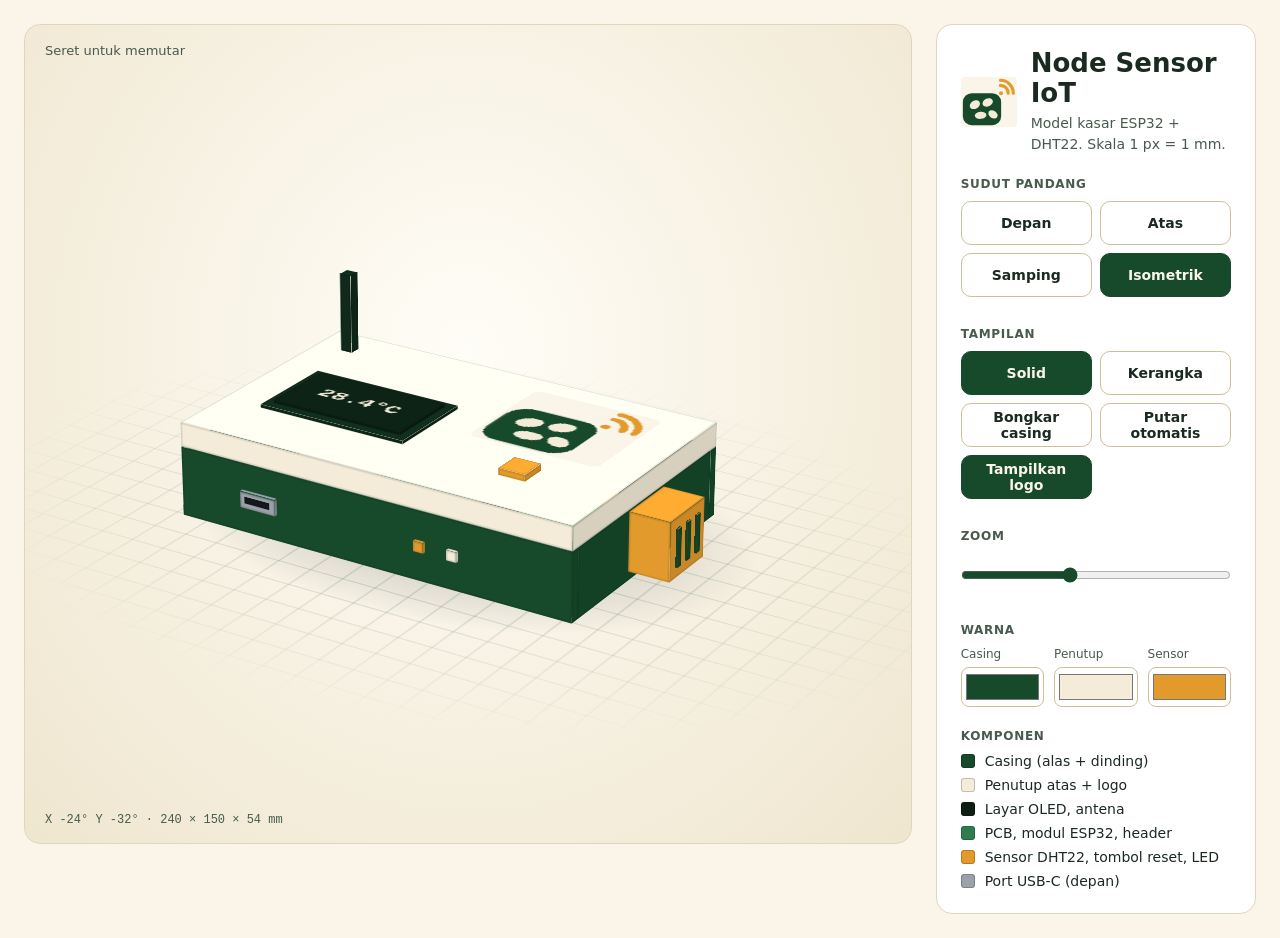
==== model-3d-iot.html @ 88e57416 "Tambah halaman Model 3D node sensor IoT" ====
<!doctype html>
<html lang="id">
<head>
<meta charset="utf-8">
<meta name="viewport" content="width=device-width,initial-scale=1">
<title>Model 3D Node Sensor IoT</title>
<style>
  :root{
    --green:#164A2B; --cream:#F4ECD9; --amber:#E39A2D;
    --bg:#FAF5E8; --ink:#1B2A21; --muted:#475A4D; --line:#E0D6BC;
  }
  *{box-sizing:border-box}
  body{margin:0;background:var(--bg);color:var(--ink);font-family:Inter,system-ui,-apple-system,"Segoe UI",Roboto,sans-serif}
  button{font-family:inherit}
  button:focus-visible,input:focus-visible{outline:3px solid #B45309;outline-offset:2px}
  .app{display:flex;flex-wrap:wrap;gap:24px;padding:24px;max-width:1500px;margin:0 auto}
  .stage{flex:999 1 560px;min-width:0;height:min(820px,calc(100vh - 48px));min-height:480px;position:relative;overflow:hidden;
    border-radius:16px;border:1px solid var(--line);background:radial-gradient(ellipse at 50% 40%,#FFFDF7 0%,#EFE6CF 100%);
    perspective:1800px;cursor:grab;touch-action:none;user-select:none}
  .stage:active{cursor:grabbing}
  #scene{position:absolute;left:50%;top:50%;width:0;height:0;transform-style:preserve-3d}
  .hud{position:absolute;pointer-events:none;color:var(--muted)}
  .hud.tl{left:20px;top:18px;font-size:13px;font-weight:500}
  .hud.bl{left:20px;bottom:16px;font:12px ui-monospace,Menlo,Consolas,monospace}
  .panel{flex:1 1 320px;min-width:0;max-width:420px;background:#fff;border:1px solid var(--line);border-radius:16px;padding:24px;
    display:flex;flex-direction:column;gap:22px;align-self:flex-start}
  .head{display:flex;align-items:center;gap:14px}
  h1{margin:0;font-size:26px;line-height:1.15}
  .sub{margin:4px 0 0;font-size:14px;line-height:1.5;color:var(--muted)}
  .lbl{font-size:12px;font-weight:600;letter-spacing:.06em;text-transform:uppercase;color:var(--muted);margin-bottom:10px;display:block}
  .grid2{display:grid;grid-template-columns:repeat(2,minmax(0,1fr));gap:8px;margin-bottom:8px}
  .btn{min-height:44px;padding:0 12px;border-radius:10px;font-size:14px;font-weight:600;cursor:pointer;background:#fff;color:var(--ink);border:1px solid #CDBF9A}
  .btn[aria-pressed="true"]{background:var(--green);color:var(--bg);border-color:var(--green)}
  input[type=range]{width:100%;height:44px;margin:0;accent-color:var(--green)}
  .colors{display:grid;grid-template-columns:repeat(3,1fr);gap:10px}
  .colors label{display:flex;flex-direction:column;gap:6px;font-size:12px;color:var(--muted)}
  .colors input[type=color]{width:100%;height:40px;padding:2px;border:1px solid #CDBF9A;border-radius:8px;background:#fff;cursor:pointer}
  ul{list-style:none;margin:0;padding:0;display:flex;flex-direction:column;gap:8px;font-size:14px}
  li{display:flex;align-items:center;gap:10px}
  li i{width:14px;height:14px;border-radius:3px;border:1px solid rgba(0,0,0,.2);flex:none}
</style>
</head>
<body>
<div class="app">
  <div class="stage" id="stage" role="img" aria-label="Model 3D kasar node sensor IoT dengan logo di penutup atas. Seret untuk memutar.">
    <div id="scene">
      <div id="shadow"></div>
      <div id="grid"></div>
      <div id="logo">
        <svg viewBox="335 145 390 350" width="100%" height="100%" style="display:block" aria-hidden="true">
          <rect x="335" y="145" width="390" height="350" rx="26" fill="#FAF5E8"/>
          <rect x="347" y="258" width="268" height="224" rx="62" fill="#164A2B"/>
          <ellipse cx="431" cy="339" rx="38" ry="28" transform="rotate(-30 431 339)" fill="#F4ECD9"/>
          <ellipse cx="521" cy="323" rx="38" ry="28" transform="rotate(-25 521 323)" fill="#F4ECD9"/>
          <ellipse cx="471" cy="413" rx="41" ry="25" transform="rotate(-5 471 413)" fill="#F4ECD9"/>
          <ellipse cx="558" cy="407" rx="35" ry="26" transform="rotate(35 558 407)" fill="#F4ECD9"/>
          <path d="M610 168 A90 90 0 0 1 700 258" fill="none" stroke="#E39A2D" stroke-width="22" stroke-linecap="round"/>
          <path d="M610 204 A54 54 0 0 1 664 258" fill="none" stroke="#E39A2D" stroke-width="22" stroke-linecap="round"/>
          <circle cx="614" cy="258" r="14" fill="#E39A2D"/>
        </svg>
      </div>
    </div>
    <div class="hud tl">Seret untuk memutar</div>
    <div class="hud bl" id="readout"></div>
  </div>

  <aside class="panel">
    <div class="head">
      <svg viewBox="335 145 390 350" width="56" height="50" style="flex:none" aria-hidden="true">
        <rect x="335" y="145" width="390" height="350" rx="26" fill="#FAF5E8"/>
        <rect x="347" y="258" width="268" height="224" rx="62" fill="#164A2B"/>
        <ellipse cx="431" cy="339" rx="38" ry="28" transform="rotate(-30 431 339)" fill="#F4ECD9"/>
        <ellipse cx="521" cy="323" rx="38" ry="28" transform="rotate(-25 521 323)" fill="#F4ECD9"/>
        <ellipse cx="471" cy="413" rx="41" ry="25" transform="rotate(-5 471 413)" fill="#F4ECD9"/>
        <ellipse cx="558" cy="407" rx="35" ry="26" transform="rotate(35 558 407)" fill="#F4ECD9"/>
        <path d="M610 168 A90 90 0 0 1 700 258" fill="none" stroke="#E39A2D" stroke-width="22" stroke-linecap="round"/>
        <path d="M610 204 A54 54 0 0 1 664 258" fill="none" stroke="#E39A2D" stroke-width="22" stroke-linecap="round"/>
        <circle cx="614" cy="258" r="14" fill="#E39A2D"/>
      </svg>
      <div>
        <h1>Node Sensor IoT</h1>
        <p class="sub">Model kasar ESP32 + DHT22. Skala 1 px = 1 mm.</p>
      </div>
    </div>

    <div>
      <span class="lbl">Sudut pandang</span>
      <div class="grid2" id="views"></div>
    </div>

    <div>
      <span class="lbl">Tampilan</span>
      <div class="grid2" id="modes"></div>
      <div class="grid2" id="toggles"></div>
    </div>

    <div>
      <label class="lbl" for="zoom">Zoom</label>
      <input id="zoom" type="range" min="0.6" max="1.6" step="0.05" value="1">
    </div>

    <div>
      <span class="lbl">Warna</span>
      <div class="colors">
        <label>Casing<input type="color" id="cCase" value="#164a2b"></label>
        <label>Penutup<input type="color" id="cLid" value="#f4ecd9"></label>
        <label>Sensor<input type="color" id="cSensor" value="#e39a2d"></label>
      </div>
    </div>

    <div>
      <span class="lbl">Komponen</span>
      <ul>
        <li><i id="swCase"></i>Casing (alas + dinding)</li>
        <li><i id="swLid"></i>Penutup atas + logo</li>
        <li><i style="background:#0B1F14"></i>Layar OLED, antena</li>
        <li><i style="background:#2F7D4F"></i>PCB, modul ESP32, header</li>
        <li><i id="swSensor"></i>Sensor DHT22, tombol reset, LED</li>
        <li><i style="background:#9AA1A9"></i>Port USB-C (depan)</li>
      </ul>
    </div>
  </aside>
</div>

<script>
(function () {
  var state = { rx: -24, ry: -32, zoom: 1, wire: false, explode: false, auto: false, logo: true, dragging: false };
  var colors = { caseC: '#164a2b', lidC: '#f4ecd9', sensorC: '#e39a2d' };
  var drag = null;
  var $ = function (id) { return document.getElementById(id); };

  function rgb(hex) { var n = parseInt(hex.slice(1), 16); return [(n >> 16) & 255, (n >> 8) & 255, n & 255]; }
  function shade(hex, k) {
    var c = rgb(hex);
    return 'rgb(' + c.map(function (v) { return Math.max(0, Math.min(255, Math.round(v * k))); }).join(',') + ')';
  }

  // ---- bentuk: kotak-kotak (g = grup: body | pcb | lid) ----
  function buildParts() {
    var P = [];
    function add(g, x, y, z, w, h, d, c, o) { P.push(Object.assign({ g: g, x: x, y: y, z: z, w: w, h: h, d: d, c: c }, o || {})); }
    var C = colors;
    add('body', 0, 37, 0, 240, 6, 150, C.caseC);
    add('body', 0, 20, 72, 240, 40, 6, C.caseC);
    add('body', 0, 20, -72, 240, 40, 6, C.caseC);
    add('body', -117, 20, 0, 6, 40, 138, C.caseC);
    add('body', 117, 20, 0, 6, 40, 138, C.caseC);
    [[-85, -45], [85, -45], [-85, 45], [85, 45]].forEach(function (p) { add('body', p[0], 32, p[1], 6, 4, 6, '#C98A25'); });
    add('pcb', 0, 28, 0, 200, 4, 110, '#2F7D4F');
    add('pcb', -65, 24, -5, 50, 4, 60, '#A9AFB6', { label: 'ESP32', lc: '#1B2A21', ls: 11 });
    add('pcb', 35, 24.5, 10, 20, 3, 20, '#14181C');
    add('pcb', 10, 22, 48, 150, 8, 5, '#15181C');
    add('pcb', 10, 22, -48, 150, 8, 5, '#15181C');
    [70, 82, 94].forEach(function (x) { add('pcb', x, 22, -30, 6, 8, 6, '#E39A2D'); });
    add('lid', 0, -7, 0, 240, 14, 150, C.lidC);
    add('lid', -50, -15, 10, 90, 2, 54, '#0F2A1A');
    add('lid', -50, -17, 10, 80, 2, 44, '#0B1F14', { label: '28.4°C', lc: '#F4ECD9', ls: 14 });
    add('lid', 65, -16, 35, 16, 4, 16, C.sensorC);
    add('lid', -100, -37, -55, 7, 46, 7, '#0F2A1A');
    add('body', -70, 20, 76, 22, 9, 2, '#9AA1A9');
    add('body', -70, 20, 77.2, 16, 4, 0.6, '#14181C');
    add('body', 30, 20, 76, 6, 6, 2, C.sensorC);
    add('body', 50, 20, 76, 6, 6, 2, '#F4ECD9');
    add('body', 132, 18, 0, 24, 34, 36, C.sensorC);
    [-10, 0, 10].forEach(function (z) { add('body', 144.6, 18, z, 1.2, 22, 4, '#164A2B'); });
    return P;
  }

  var scene = $('scene');
  var faceEls = []; // { el, p, q }
  var FACES = [
    ['front', 1], ['back', 0.72], ['right', 0.88], ['left', 0.8], ['top', 1.12], ['bottom', 0.6]
  ];

  function faceGeom(p, name) {
    var w = p.w, h = p.h, d = p.d;
    switch (name) {
      case 'front': return [w, h, 'translateZ(' + d / 2 + 'px)'];
      case 'back': return [w, h, 'rotateY(180deg) translateZ(' + d / 2 + 'px)'];
      case 'right': return [d, h, 'rotateY(90deg) translateZ(' + w / 2 + 'px)'];
      case 'left': return [d, h, 'rotateY(-90deg) translateZ(' + w / 2 + 'px)'];
      case 'top': return [w, d, 'rotateX(90deg) translateZ(' + h / 2 + 'px)'];
      default: return [w, d, 'rotateX(-90deg) translateZ(' + h / 2 + 'px)'];
    }
  }

  var parts = buildParts();
  parts.forEach(function (p) {
    FACES.forEach(function (q) {
      var el = document.createElement('div');
      if (p.label && q[0] === 'top') el.textContent = p.label;
      scene.insertBefore(el, $('logo'));
      faceEls.push({ el: el, p: p, q: q });
    });
  });

  function offsets() {
    return { body: 0, pcb: state.explode ? -22 : 0, lid: state.explode ? -95 : 0 };
  }

  function applyFaces() {
    var off = offsets();
    faceEls.forEach(function (f) {
      var p = f.p, g = faceGeom(p, f.q[0]);
      var X = p.x - 12, Y = p.y + 10 + off[p.g], Z = p.z;
      var c = rgb(p.c);
      var st = 'position:absolute;left:50%;top:50%;box-sizing:border-box;'
        + 'width:' + g[0] + 'px;height:' + g[1] + 'px;margin-left:' + (-g[0] / 2) + 'px;margin-top:' + (-g[1] / 2) + 'px;'
        + 'transform:translate3d(' + X + 'px,' + Y + 'px,' + Z + 'px) ' + g[2] + ';'
        + 'transition:transform .55s cubic-bezier(.2,.7,.2,1);';
      if (state.wire) {
        st += 'background:rgba(' + c[0] + ',' + c[1] + ',' + c[2] + ',.07);border:0.6px solid ' + shade(p.c, 0.55) + ';backface-visibility:visible;';
      } else {
        st += 'background:' + shade(p.c, f.q[1]) + ';box-shadow:inset 0 0 0 0.5px rgba(0,0,0,.22);backface-visibility:hidden;';
      }
      if (p.label && f.q[0] === 'top') {
        st += 'display:flex;align-items:center;justify-content:center;font:600 ' + p.ls + 'px ui-monospace,Menlo,Consolas,monospace;color:' + p.lc + ';';
      }
      f.el.style.cssText = st;
    });
    var lg = $('logo');
    lg.style.cssText = 'position:absolute;left:50%;top:50%;width:78px;height:70px;margin-left:-39px;margin-top:-35px;'
      + 'transform:translate3d(45px,' + (-4.5 + off.lid) + 'px,-25px) rotateX(90deg);'
      + 'transition:transform .55s cubic-bezier(.2,.7,.2,1);backface-visibility:hidden;'
      + (state.logo ? '' : 'display:none;');
  }

  $('shadow').style.cssText = 'position:absolute;left:50%;top:50%;width:340px;height:240px;margin-left:-170px;margin-top:-120px;'
    + 'background:radial-gradient(ellipse at center,rgba(20,24,28,.32) 0%,rgba(20,24,28,0) 68%);transform:translate3d(0,51px,0) rotateX(90deg);';
  $('grid').style.cssText = 'position:absolute;left:50%;top:50%;width:560px;height:420px;margin-left:-280px;margin-top:-210px;'
    + 'background-image:linear-gradient(rgba(22,74,43,.16) 1px,transparent 1px),linear-gradient(90deg,rgba(22,74,43,.16) 1px,transparent 1px);background-size:20px 20px;'
    + '-webkit-mask-image:radial-gradient(ellipse at center,#000 30%,transparent 72%);mask-image:radial-gradient(ellipse at center,#000 30%,transparent 72%);'
    + 'transform:translate3d(0,52px,0) rotateX(90deg);';

  function angDiff(a, b) { return Math.abs((((a - b) % 360) + 540) % 360 - 180); }

  function applyScene() {
    var moving = state.dragging || state.auto;
    scene.style.transform = 'scale(' + (state.zoom * 1.9).toFixed(3) + ') rotateX(' + state.rx.toFixed(2) + 'deg) rotateY(' + state.ry.toFixed(2) + 'deg)';
    scene.style.transition = moving ? 'none' : 'transform .6s cubic-bezier(.2,.7,.2,1)';
    var ryN = ((((state.ry + 180) % 360) + 360) % 360) - 180;
    $('readout').textContent = 'X ' + Math.round(state.rx) + '°  Y ' + Math.round(ryN) + '°  ·  240 × 150 × 54 mm';
  }

  // ---- tombol ----
  var presets = [['Depan', 0, 0], ['Atas', -90, 0], ['Samping', 0, -90], ['Isometrik', -24, -32]];
  var viewBtns = [], modeBtns = [], toggleBtns = [];

  function mkBtn(parent, label, onClick) {
    var b = document.createElement('button');
    b.type = 'button'; b.className = 'btn'; b.textContent = label;
    b.addEventListener('click', onClick);
    parent.appendChild(b);
    return b;
  }

  presets.forEach(function (v) {
    viewBtns.push({ b: mkBtn($('views'), v[0], function () {
      var target = v[2] + 360 * Math.round((state.ry - v[2]) / 360);
      state.rx = v[1]; state.ry = target; state.auto = false;
      refreshUI();
    }), v: v });
  });
  modeBtns.push({ b: mkBtn($('modes'), 'Solid', function () { state.wire = false; refreshUI(); }), on: function () { return !state.wire; } });
  modeBtns.push({ b: mkBtn($('modes'), 'Kerangka', function () { state.wire = true; refreshUI(); }), on: function () { return state.wire; } });
  toggleBtns.push({ b: mkBtn($('toggles'), 'Bongkar casing', function () { state.explode = !state.explode; refreshUI(); }), on: function () { return state.explode; } });
  toggleBtns.push({ b: mkBtn($('toggles'), 'Putar otomatis', function () { state.auto = !state.auto; refreshUI(); }), on: function () { return state.auto; } });
  toggleBtns.push({ b: mkBtn($('toggles'), 'Tampilkan logo', function () { state.logo = !state.logo; refreshUI(); }), on: function () { return state.logo; } });

  function refreshUI() {
    viewBtns.forEach(function (x) {
      x.b.setAttribute('aria-pressed', String(Math.abs(state.rx - x.v[1]) < 1 && angDiff(state.ry, x.v[2]) < 1));
    });
    modeBtns.concat(toggleBtns).forEach(function (x) { x.b.setAttribute('aria-pressed', String(x.on())); });
    applyFaces();
    applyScene();
  }

  // ---- warna & zoom ----
  function setColor(key, swId) {
    return function (e) {
      colors[key] = e.target.value;
      $(swId).style.background = e.target.value;
      recolor();
    };
  }
  function recolor() {
    var fresh = buildParts();
    faceEls.forEach(function (f, i) { f.p.c = fresh[Math.floor(i / 6)].c; });
    applyFaces();
  }
  $('cCase').addEventListener('input', setColor('caseC', 'swCase'));
  $('cLid').addEventListener('input', setColor('lidC', 'swLid'));
  $('cSensor').addEventListener('input', setColor('sensorC', 'swSensor'));
  $('swCase').style.background = colors.caseC;
  $('swLid').style.background = colors.lidC;
  $('swSensor').style.background = colors.sensorC;
  $('zoom').addEventListener('input', function (e) { state.zoom = Number(e.target.value); applyScene(); });

  // ---- seret untuk memutar ----
  var stage = $('stage');
  stage.addEventListener('pointerdown', function (e) {
    if (e.target.closest && e.target.closest('input,button')) return;
    drag = { x: e.clientX, y: e.clientY, rx: state.rx, ry: state.ry };
    try { stage.setPointerCapture(e.pointerId); } catch (err) {}
    state.dragging = true; applyScene();
  });
  stage.addEventListener('pointermove', function (e) {
    if (!drag) return;
    state.rx = Math.max(-90, Math.min(90, drag.rx - (e.clientY - drag.y) * 0.5));
    state.ry = drag.ry + (e.clientX - drag.x) * 0.5;
    applyScene();
    // pratinjau tombol sudut pandang
    viewBtns.forEach(function (x) { x.b.setAttribute('aria-pressed', 'false'); });
  });
  function endDrag() { drag = null; state.dragging = false; refreshUI(); }
  stage.addEventListener('pointerup', endDrag);
  stage.addEventListener('pointercancel', endDrag);

  setInterval(function () {
    if (state.auto && !drag) { state.ry += 0.6; applyScene(); }
  }, 33);

  refreshUI();
})();
</script>
</body>
</html>
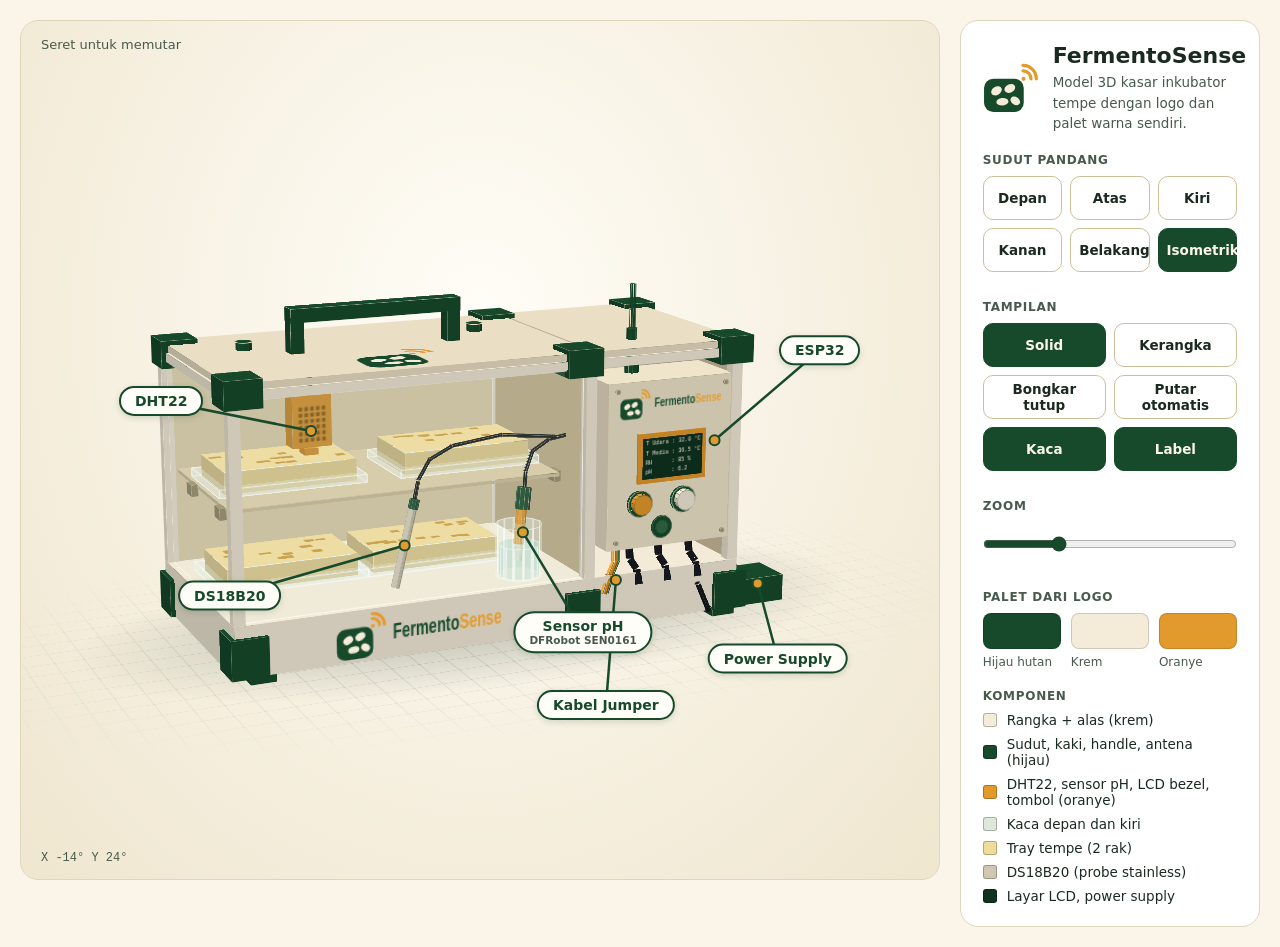
==== commit ffdeb123: "Perbarui logo, palet warna, dan model 3D inkubator FermentoSense" ====
--- a/model-3d-iot.html
+++ b/model-3d-iot.html
@@ -3,7 +3,7 @@
 <head>
 <meta charset="utf-8">
 <meta name="viewport" content="width=device-width,initial-scale=1">
-<title>Model 3D Node Sensor IoT</title>
+<title>FermentoSense – Model 3D (palet logo)</title>
 <style>
   :root{
     --green:#164A2B; --cream:#F4ECD9; --amber:#E39A2D;
@@ -13,110 +13,93 @@
   body{margin:0;background:var(--bg);color:var(--ink);font-family:Inter,system-ui,-apple-system,"Segoe UI",Roboto,sans-serif}
   button{font-family:inherit}
   button:focus-visible,input:focus-visible{outline:3px solid #B45309;outline-offset:2px}
-  .app{display:flex;flex-wrap:wrap;gap:24px;padding:24px;max-width:1500px;margin:0 auto}
-  .stage{flex:999 1 560px;min-width:0;height:min(820px,calc(100vh - 48px));min-height:480px;position:relative;overflow:hidden;
-    border-radius:16px;border:1px solid var(--line);background:radial-gradient(ellipse at 50% 40%,#FFFDF7 0%,#EFE6CF 100%);
+  .app{display:flex;flex-wrap:wrap;gap:20px;padding:20px;max-width:1700px;margin:0 auto}
+  .stage{flex:999 1 600px;min-width:0;height:min(880px,calc(100vh - 40px));min-height:520px;position:relative;overflow:hidden;
+    border-radius:18px;border:1px solid var(--line);background:radial-gradient(ellipse at 50% 35%,#FFFDF7 0%,#EFE6CF 100%);
     perspective:1800px;cursor:grab;touch-action:none;user-select:none}
   .stage:active{cursor:grabbing}
   #scene{position:absolute;left:50%;top:50%;width:0;height:0;transform-style:preserve-3d}
+  #lines{position:absolute;left:0;top:0;width:100%;height:100%;pointer-events:none;overflow:visible}
+  .pill{position:absolute;left:0;top:0;pointer-events:none;background:#FFFDF7;border:2px solid var(--green);border-radius:999px;color:var(--green);
+    padding:5px 14px;font-weight:700;font-size:14px;line-height:1.15;text-align:center;white-space:nowrap;box-shadow:0 2px 6px rgba(22,74,43,.16)}
+  .pill small{display:block;font-size:10.5px;font-weight:600;color:var(--muted)}
   .hud{position:absolute;pointer-events:none;color:var(--muted)}
-  .hud.tl{left:20px;top:18px;font-size:13px;font-weight:500}
-  .hud.bl{left:20px;bottom:16px;font:12px ui-monospace,Menlo,Consolas,monospace}
-  .panel{flex:1 1 320px;min-width:0;max-width:420px;background:#fff;border:1px solid var(--line);border-radius:16px;padding:24px;
-    display:flex;flex-direction:column;gap:22px;align-self:flex-start}
+  .hud.tl{left:20px;top:16px;font-size:13px;font-weight:500}
+  .hud.bl{left:20px;bottom:14px;font:12px ui-monospace,Menlo,Consolas,monospace}
+  .panel{flex:1 1 300px;min-width:0;max-width:400px;background:#fff;border:1px solid var(--line);border-radius:18px;padding:22px;
+    display:flex;flex-direction:column;gap:20px;align-self:flex-start}
   .head{display:flex;align-items:center;gap:14px}
-  h1{margin:0;font-size:26px;line-height:1.15}
-  .sub{margin:4px 0 0;font-size:14px;line-height:1.5;color:var(--muted)}
-  .lbl{font-size:12px;font-weight:600;letter-spacing:.06em;text-transform:uppercase;color:var(--muted);margin-bottom:10px;display:block}
-  .grid2{display:grid;grid-template-columns:repeat(2,minmax(0,1fr));gap:8px;margin-bottom:8px}
-  .btn{min-height:44px;padding:0 12px;border-radius:10px;font-size:14px;font-weight:600;cursor:pointer;background:#fff;color:var(--ink);border:1px solid #CDBF9A}
+  h1{margin:0;font-size:22px;line-height:1.15}
+  .sub{margin:4px 0 0;font-size:13.5px;line-height:1.5;color:var(--muted)}
+  .lbl{font-size:12px;font-weight:600;letter-spacing:.06em;text-transform:uppercase;color:var(--muted);margin-bottom:9px;display:block}
+  .grid{display:grid;gap:8px;margin-bottom:8px}
+  .g2{grid-template-columns:repeat(2,minmax(0,1fr))}
+  .g3{grid-template-columns:repeat(3,minmax(0,1fr))}
+  .btn{min-height:44px;padding:0 8px;border-radius:10px;font-size:13.5px;font-weight:600;cursor:pointer;background:#fff;color:var(--ink);border:1px solid #CDBF9A}
   .btn[aria-pressed="true"]{background:var(--green);color:var(--bg);border-color:var(--green)}
   input[type=range]{width:100%;height:44px;margin:0;accent-color:var(--green)}
-  .colors{display:grid;grid-template-columns:repeat(3,1fr);gap:10px}
-  .colors label{display:flex;flex-direction:column;gap:6px;font-size:12px;color:var(--muted)}
-  .colors input[type=color]{width:100%;height:40px;padding:2px;border:1px solid #CDBF9A;border-radius:8px;background:#fff;cursor:pointer}
-  ul{list-style:none;margin:0;padding:0;display:flex;flex-direction:column;gap:8px;font-size:14px}
+  .pal{display:flex;gap:10px}
+  .pal div{flex:1;display:flex;flex-direction:column;gap:6px;font-size:12px;color:var(--muted)}
+  .pal span{height:36px;border-radius:8px;border:1px solid rgba(0,0,0,.15)}
+  ul{list-style:none;margin:0;padding:0;display:flex;flex-direction:column;gap:8px;font-size:13.5px}
   li{display:flex;align-items:center;gap:10px}
-  li i{width:14px;height:14px;border-radius:3px;border:1px solid rgba(0,0,0,.2);flex:none}
+  li i{width:14px;height:14px;border-radius:3px;border:1px solid rgba(0,0,0,.25);flex:none}
 </style>
 </head>
 <body>
 <div class="app">
-  <div class="stage" id="stage" role="img" aria-label="Model 3D kasar node sensor IoT dengan logo di penutup atas. Seret untuk memutar.">
-    <div id="scene">
-      <div id="shadow"></div>
-      <div id="grid"></div>
-      <div id="logo">
-        <svg viewBox="335 145 390 350" width="100%" height="100%" style="display:block" aria-hidden="true">
-          <rect x="335" y="145" width="390" height="350" rx="26" fill="#FAF5E8"/>
-          <rect x="347" y="258" width="268" height="224" rx="62" fill="#164A2B"/>
-          <ellipse cx="431" cy="339" rx="38" ry="28" transform="rotate(-30 431 339)" fill="#F4ECD9"/>
-          <ellipse cx="521" cy="323" rx="38" ry="28" transform="rotate(-25 521 323)" fill="#F4ECD9"/>
-          <ellipse cx="471" cy="413" rx="41" ry="25" transform="rotate(-5 471 413)" fill="#F4ECD9"/>
-          <ellipse cx="558" cy="407" rx="35" ry="26" transform="rotate(35 558 407)" fill="#F4ECD9"/>
-          <path d="M610 168 A90 90 0 0 1 700 258" fill="none" stroke="#E39A2D" stroke-width="22" stroke-linecap="round"/>
-          <path d="M610 204 A54 54 0 0 1 664 258" fill="none" stroke="#E39A2D" stroke-width="22" stroke-linecap="round"/>
-          <circle cx="614" cy="258" r="14" fill="#E39A2D"/>
-        </svg>
-      </div>
-    </div>
+  <div class="stage" id="stage" role="img" aria-label="Model 3D kasar inkubator tempe FermentoSense dengan logo dan palet warna sendiri. Seret untuk memutar.">
+    <div id="scene"></div>
+    <svg id="lines" aria-hidden="true"></svg>
+    <div id="pills"></div>
     <div class="hud tl">Seret untuk memutar</div>
     <div class="hud bl" id="readout"></div>
   </div>
 
   <aside class="panel">
     <div class="head">
-      <svg viewBox="335 145 390 350" width="56" height="50" style="flex:none" aria-hidden="true">
-        <rect x="335" y="145" width="390" height="350" rx="26" fill="#FAF5E8"/>
-        <rect x="347" y="258" width="268" height="224" rx="62" fill="#164A2B"/>
-        <ellipse cx="431" cy="339" rx="38" ry="28" transform="rotate(-30 431 339)" fill="#F4ECD9"/>
-        <ellipse cx="521" cy="323" rx="38" ry="28" transform="rotate(-25 521 323)" fill="#F4ECD9"/>
-        <ellipse cx="471" cy="413" rx="41" ry="25" transform="rotate(-5 471 413)" fill="#F4ECD9"/>
-        <ellipse cx="558" cy="407" rx="35" ry="26" transform="rotate(35 558 407)" fill="#F4ECD9"/>
-        <path d="M610 168 A90 90 0 0 1 700 258" fill="none" stroke="#E39A2D" stroke-width="22" stroke-linecap="round"/>
-        <path d="M610 204 A54 54 0 0 1 664 258" fill="none" stroke="#E39A2D" stroke-width="22" stroke-linecap="round"/>
-        <circle cx="614" cy="258" r="14" fill="#E39A2D"/>
-      </svg>
+      <div id="headIcon" style="flex:none;width:56px;height:50px"></div>
       <div>
-        <h1>Node Sensor IoT</h1>
-        <p class="sub">Model kasar ESP32 + DHT22. Skala 1 px = 1 mm.</p>
+        <h1>FermentoSense</h1>
+        <p class="sub">Model 3D kasar inkubator tempe dengan logo dan palet warna sendiri.</p>
       </div>
     </div>
 
     <div>
       <span class="lbl">Sudut pandang</span>
-      <div class="grid2" id="views"></div>
+      <div class="grid g3" id="views"></div>
     </div>
 
     <div>
       <span class="lbl">Tampilan</span>
-      <div class="grid2" id="modes"></div>
-      <div class="grid2" id="toggles"></div>
+      <div class="grid g2" id="modes"></div>
+      <div class="grid g2" id="toggles"></div>
     </div>
 
     <div>
       <label class="lbl" for="zoom">Zoom</label>
-      <input id="zoom" type="range" min="0.6" max="1.6" step="0.05" value="1">
+      <input id="zoom" type="range" min="0.6" max="2" step="0.05" value="1">
     </div>
 
     <div>
-      <span class="lbl">Warna</span>
-      <div class="colors">
-        <label>Casing<input type="color" id="cCase" value="#164a2b"></label>
-        <label>Penutup<input type="color" id="cLid" value="#f4ecd9"></label>
-        <label>Sensor<input type="color" id="cSensor" value="#e39a2d"></label>
+      <span class="lbl">Palet dari logo</span>
+      <div class="pal">
+        <div><span style="background:#164A2B"></span>Hijau hutan</div>
+        <div><span style="background:#F4ECD9"></span>Krem</div>
+        <div><span style="background:#E39A2D"></span>Oranye</div>
       </div>
     </div>
 
     <div>
       <span class="lbl">Komponen</span>
       <ul>
-        <li><i id="swCase"></i>Casing (alas + dinding)</li>
-        <li><i id="swLid"></i>Penutup atas + logo</li>
-        <li><i style="background:#0B1F14"></i>Layar OLED, antena</li>
-        <li><i style="background:#2F7D4F"></i>PCB, modul ESP32, header</li>
-        <li><i id="swSensor"></i>Sensor DHT22, tombol reset, LED</li>
-        <li><i style="background:#9AA1A9"></i>Port USB-C (depan)</li>
+        <li><i style="background:#F4ECD9"></i>Rangka + alas (krem)</li>
+        <li><i style="background:#164A2B"></i>Sudut, kaki, handle, antena (hijau)</li>
+        <li><i style="background:#E39A2D"></i>DHT22, sensor pH, LCD bezel, tombol (oranye)</li>
+        <li><i style="background:#DCE8D8"></i>Kaca depan dan kiri</li>
+        <li><i style="background:#F0DC9A"></i>Tray tempe (2 rak)</li>
+        <li><i style="background:#CFC7B2"></i>DS18B20 (probe stainless)</li>
+        <li><i style="background:#0F3320"></i>Layar LCD, power supply</li>
       </ul>
     </div>
   </aside>
@@ -124,127 +107,374 @@
 
 <script>
 (function () {
-  var state = { rx: -24, ry: -32, zoom: 1, wire: false, explode: false, auto: false, logo: true, dragging: false };
-  var colors = { caseC: '#164a2b', lidC: '#f4ecd9', sensorC: '#e39a2d' };
-  var drag = null;
-  var $ = function (id) { return document.getElementById(id); };
-
+  'use strict';
+  var D2R = Math.PI / 180;
+  var PERSP = 1800;
+  var SX = -97.5, SY = 20;
+  var state = { rx: -14, ry: 24, zoom: 1, wire: false, explode: false, auto: false, glass: true, labels: true, dragging: false };
+
+  // ---------- palet logo ----------
+  var GREEN = '#164A2B', CREAM = '#F4ECD9', AMBER = '#E39A2D', INK = '#14181C', LCDG = '#0F3320';
+  var FRAME = CREAM, LID = '#EBDFC4', WALL_B = '#EADBB5', WALL_R = '#E2D1A6', WALL_C = '#E6DABB', WALL_S = '#D8CAA4';
+
+  // ---------- matematika rotasi (sama dengan aturan CSS) ----------
+  function rotX(v, a) { a *= D2R; var c = Math.cos(a), s = Math.sin(a); return [v[0], v[1] * c - v[2] * s, v[1] * s + v[2] * c]; }
+  function rotY(v, a) { a *= D2R; var c = Math.cos(a), s = Math.sin(a); return [v[0] * c + v[2] * s, v[1], -v[0] * s + v[2] * c]; }
+  function rotZ(v, a) { a *= D2R; var c = Math.cos(a), s = Math.sin(a); return [v[0] * c - v[1] * s, v[0] * s + v[1] * c, v[2]]; }
+  function applyOps(ops, v) {
+    for (var i = ops.length - 1; i >= 0; i--) {
+      var o = ops[i];
+      v = o[0] === 'x' ? rotX(v, o[1]) : o[0] === 'y' ? rotY(v, o[1]) : rotZ(v, o[1]);
+    }
+    return v;
+  }
+  function opsStr(ops) {
+    return ops.map(function (o) { return 'rotate' + o[0].toUpperCase() + '(' + o[1].toFixed(2) + 'deg)'; }).join(' ');
+  }
+  var LIGHT = (function () { var l = [-0.35, -0.8, 0.5], m = Math.sqrt(l[0] * l[0] + l[1] * l[1] + l[2] * l[2]); return [l[0] / m, l[1] / m, l[2] / m]; })();
+  function bright(n) { var d = n[0] * LIGHT[0] + n[1] * LIGHT[1] + n[2] * LIGHT[2]; return 0.6 + 0.5 * Math.max(0, d); }
   function rgb(hex) { var n = parseInt(hex.slice(1), 16); return [(n >> 16) & 255, (n >> 8) & 255, n & 255]; }
   function shade(hex, k) {
     var c = rgb(hex);
     return 'rgb(' + c.map(function (v) { return Math.max(0, Math.min(255, Math.round(v * k))); }).join(',') + ')';
   }
 
-  // ---- bentuk: kotak-kotak (g = grup: body | pcb | lid) ----
-  function buildParts() {
-    var P = [];
-    function add(g, x, y, z, w, h, d, c, o) { P.push(Object.assign({ g: g, x: x, y: y, z: z, w: w, h: h, d: d, c: c }, o || {})); }
-    var C = colors;
-    add('body', 0, 37, 0, 240, 6, 150, C.caseC);
-    add('body', 0, 20, 72, 240, 40, 6, C.caseC);
-    add('body', 0, 20, -72, 240, 40, 6, C.caseC);
-    add('body', -117, 20, 0, 6, 40, 138, C.caseC);
-    add('body', 117, 20, 0, 6, 40, 138, C.caseC);
-    [[-85, -45], [85, -45], [-85, 45], [85, 45]].forEach(function (p) { add('body', p[0], 32, p[1], 6, 4, 6, '#C98A25'); });
-    add('pcb', 0, 28, 0, 200, 4, 110, '#2F7D4F');
-    add('pcb', -65, 24, -5, 50, 4, 60, '#A9AFB6', { label: 'ESP32', lc: '#1B2A21', ls: 11 });
-    add('pcb', 35, 24.5, 10, 20, 3, 20, '#14181C');
-    add('pcb', 10, 22, 48, 150, 8, 5, '#15181C');
-    add('pcb', 10, 22, -48, 150, 8, 5, '#15181C');
-    [70, 82, 94].forEach(function (x) { add('pcb', x, 22, -30, 6, 8, 6, '#E39A2D'); });
-    add('lid', 0, -7, 0, 240, 14, 150, C.lidC);
-    add('lid', -50, -15, 10, 90, 2, 54, '#0F2A1A');
-    add('lid', -50, -17, 10, 80, 2, 44, '#0B1F14', { label: '28.4°C', lc: '#F4ECD9', ls: 14 });
-    add('lid', 65, -16, 35, 16, 4, 16, C.sensorC);
-    add('lid', -100, -37, -55, 7, 46, 7, '#0F2A1A');
-    add('body', -70, 20, 76, 22, 9, 2, '#9AA1A9');
-    add('body', -70, 20, 77.2, 16, 4, 0.6, '#14181C');
-    add('body', 30, 20, 76, 6, 6, 2, C.sensorC);
-    add('body', 50, 20, 76, 6, 6, 2, '#F4ECD9');
-    add('body', 132, 18, 0, 24, 34, 36, C.sensorC);
-    [-10, 0, 10].forEach(function (z) { add('body', 144.6, 18, z, 1.2, 22, 4, '#164A2B'); });
-    return P;
-  }
-
-  var scene = $('scene');
-  var faceEls = []; // { el, p, q }
-  var FACES = [
-    ['front', 1], ['back', 0.72], ['right', 0.88], ['left', 0.8], ['top', 1.12], ['bottom', 0.6]
+  // ---------- pembuat bentuk ----------
+  var FACES = [];
+  var NAMES = ['front', 'back', 'right', 'left', 'top', 'bottom'];
+
+  function addFace(g, pos, nodeOps, fops, dist, w, h, c, o, extra) {
+    extra = extra || {};
+    var n = applyOps(nodeOps.concat(fops), [0, 0, 1]);
+    FACES.push({
+      g: g, x: pos[0], y: pos[1], z: pos[2], nops: opsStr(nodeOps), fops: opsStr(fops), dist: dist,
+      w: w, h: h, c: c, k: bright(n), n: n,
+      alpha: o.alpha || 0, emit: !!o.emit, glass: !!o.glass,
+      clip: extra.clip || '', label: extra.label || '', html: extra.html || '',
+      two: !!extra.two, deco: !!extra.deco, lc: o.lc || '#1B2A21', ls: o.ls || 12, el: null
+    });
+  }
+
+  function box(g, x, y, z, w, h, d, c, o) {
+    o = o || {};
+    var defs = [
+      [[], d / 2, w, h], [[['y', 180]], d / 2, w, h],
+      [[['y', 90]], w / 2, d, h], [[['y', -90]], w / 2, d, h],
+      [[['x', 90]], h / 2, w, d], [[['x', -90]], h / 2, w, d]
+    ];
+    defs.forEach(function (f, i) {
+      var ex = null;
+      if (o.label && (o.labelFace || 'top') === NAMES[i]) ex = { label: o.label };
+      addFace(g, [x, y, z], [], f[0], f[1], f[2], f[3], c, o, ex);
+    });
+  }
+
+  function quad(g, x, y, z, w, h, nodeOps, c, o, extra) {
+    addFace(g, [x, y, z], nodeOps, [], 0, w, h, c, o || {}, extra || {});
+  }
+
+  function rod(g, p1, p2, R, c, o) {
+    o = o || {};
+    var N = o.n || 8;
+    var dx = p2[0] - p1[0], dy = p2[1] - p1[1], dz = p2[2] - p1[2];
+    var L = Math.sqrt(dx * dx + dy * dy + dz * dz);
+    if (L < 0.01) return;
+    var ny = dy / L;
+    var phi = Math.acos(Math.max(-1, Math.min(1, ny))) / D2R;
+    var sp = Math.sqrt(dx * dx + dz * dz) / L;
+    var th = sp > 1e-6 ? Math.atan2(dz / L, -dx / L) / D2R : 0;
+    var nodeOps = [['y', th], ['z', phi]];
+    var mid = [(p1[0] + p2[0]) / 2, (p1[1] + p2[1]) / 2, (p1[2] + p2[2]) / 2];
+    var apo = R * Math.cos(Math.PI / N), sw = 2 * R * Math.sin(Math.PI / N) + 0.3;
+    var i, a;
+    for (i = 0; i < N; i++) {
+      a = i * 360 / N;
+      addFace(g, mid, nodeOps, [['y', a]], apo, sw, L, c, o);
+    }
+    if (o.nocap) return;
+    var ptsTop = [], ptsBot = [], b;
+    for (i = 0; i < N; i++) {
+      b = (i + 0.5) * 360 / N * D2R;
+      ptsTop.push((50 + 50 * Math.sin(b)).toFixed(2) + '% ' + (50 + 50 * Math.cos(b)).toFixed(2) + '%');
+      ptsBot.push((50 + 50 * Math.sin(b)).toFixed(2) + '% ' + (50 - 50 * Math.cos(b)).toFixed(2) + '%');
+    }
+    addFace(g, mid, nodeOps, [['x', 90]], L / 2, 2 * R, 2 * R, c, o, { clip: 'polygon(' + ptsTop.join(',') + ')' });
+    addFace(g, mid, nodeOps, [['x', -90]], L / 2, 2 * R, 2 * R, c, o, { clip: 'polygon(' + ptsBot.join(',') + ')' });
+  }
+
+  function lerp3(a, b, t) { return [a[0] + (b[0] - a[0]) * t, a[1] + (b[1] - a[1]) * t, a[2] + (b[2] - a[2]) * t]; }
+  function cable(g, pts, R, c, n) {
+    for (var i = 0; i < pts.length - 1; i++) rod(g, pts[i], pts[i + 1], R, c, { n: n || 6 });
+  }
+  function rnd(i) { var x = Math.sin(i * 12.9898) * 43758.5453; return x - Math.floor(x); }
+
+  // ---------- logo buatan sendiri (ikon kotak hijau + oval krem + sinyal oranye) ----------
+  function iconInner() {
+    return '<rect x="347" y="258" width="268" height="224" rx="62" fill="' + GREEN + '"/>'
+      + '<ellipse cx="431" cy="339" rx="38" ry="28" transform="rotate(-30 431 339)" fill="' + CREAM + '"/>'
+      + '<ellipse cx="521" cy="323" rx="38" ry="28" transform="rotate(-25 521 323)" fill="' + CREAM + '"/>'
+      + '<ellipse cx="471" cy="413" rx="41" ry="25" transform="rotate(-5 471 413)" fill="' + CREAM + '"/>'
+      + '<ellipse cx="558" cy="407" rx="35" ry="26" transform="rotate(35 558 407)" fill="' + CREAM + '"/>'
+      + '<path d="M610 168 A90 90 0 0 1 700 258" fill="none" stroke="' + AMBER + '" stroke-width="22" stroke-linecap="round"/>'
+      + '<path d="M610 204 A54 54 0 0 1 664 258" fill="none" stroke="' + AMBER + '" stroke-width="22" stroke-linecap="round"/>'
+      + '<circle cx="614" cy="258" r="14" fill="' + AMBER + '"/>';
+  }
+  function iconSVG() {
+    return '<svg viewBox="340 152 378 336" width="100%" height="100%" xmlns="http://www.w3.org/2000/svg">' + iconInner() + '</svg>';
+  }
+  function logoSVG() {
+    return '<svg viewBox="0 0 640 170" width="100%" height="100%" xmlns="http://www.w3.org/2000/svg">'
+      + '<svg x="0" y="0" width="190" height="169" viewBox="340 152 378 336">' + iconInner() + '</svg>'
+      + '<text x="212" y="112" font-family="Segoe UI,Arial,sans-serif" font-weight="700" font-size="76" textLength="418" lengthAdjust="spacingAndGlyphs">'
+      + '<tspan fill="' + GREEN + '">Fermento</tspan><tspan fill="' + AMBER + '">Sense</tspan></text></svg>';
+  }
+  function grilleSVG() {
+    var s = '<svg viewBox="0 0 28 34" width="100%" height="100%" xmlns="http://www.w3.org/2000/svg">', i, j;
+    for (j = 0; j < 6; j++) for (i = 0; i < 5; i++) s += '<rect x="' + (2.5 + i * 5) + '" y="' + (2.5 + j * 5.2) + '" width="3" height="3.4" rx="0.6" fill="#7A4E0E"/>';
+    return s + '</svg>';
+  }
+
+  // ---------- susun model ----------
+  function buildModel() {
+    // alas + atap
+    box('fix', 0, 98, 0, 320, 44, 200, FRAME);
+    box('fix', 230, 98, 0, 140, 44, 200, FRAME);
+    box('lid', 0, -117, 0, 316, 6, 196, LID);
+    box('fix', 230, -117, 0, 140, 6, 196, LID);
+
+    // tiang + rel
+    [-155, 155, 295].forEach(function (px) { [-95, 95].forEach(function (pz) { box('fix', px, -19, pz, 10, 190, 10, FRAME); }); });
+    [-95, 95].forEach(function (pz) { box('fix', 0, -110, pz, 300, 8, 10, FRAME); box('fix', 225, -110, pz, 130, 8, 10, FRAME); });
+    [-155, 155, 295].forEach(function (px) { box('fix', px, -110, 0, 10, 8, 180, FRAME); });
+
+    // sudut + kaki (hijau)
+    [-148, 148].forEach(function (cx) { [-88, 88].forEach(function (cz) {
+      box('fix', cx, -112, cz, 32, 24, 32, GREEN);
+      box('fix', cx, 103, cz, 32, 34, 32, GREEN);
+    }); });
+    [-88, 88].forEach(function (cz) { box('fix', 292, -112, cz, 32, 24, 32, GREEN); box('fix', 292, 103, cz, 32, 34, 32, GREEN); });
+    [-135, 135, 290].forEach(function (fx) { [-85, 85].forEach(function (fz) { box('fix', fx, 124, fz, 22, 8, 22, GREEN); }); });
+
+    // handle + kenop (ikut terangkat)
+    box('lid', -70, -134, 0, 12, 28, 14, GREEN);
+    box('lid', 70, -134, 0, 12, 28, 14, GREEN);
+    box('lid', 0, -152, 0, 152, 12, 16, GREEN);
+    rod('lid', [-105, -120, -30], [-105, -127, -30], 7, GREEN, { n: 10 });
+    rod('lid', [105, -120, -30], [105, -127, -30], 7, GREEN, { n: 10 });
+    // logo ikon di atap (ikut terangkat)
+    quad('lid', 0, -120.4, 56, 74, 66, [['x', 90]], '#000', {}, { html: iconSVG(), deco: true });
+
+    // dinding dalam
+    box('fix', 0, -19, -92.5, 300, 190, 3, WALL_B);
+    box('fix', 155, -19, 0, 4, 190, 180, WALL_R);
+    box('fix', 225, -19, -92.5, 130, 190, 3, WALL_C);
+    box('fix', 295, -19, 0, 4, 190, 180, WALL_S);
+
+    // kaca depan + kiri
+    quad('fix', 0, -15, 95, 300, 182, [], '#DCE8D8', { alpha: 0.12, glass: true }, { two: true });
+    quad('fix', -155, -15, 0, 180, 182, [['y', 90]], '#DCE8D8', { alpha: 0.12, glass: true }, { two: true });
+
+    // lampu atap (ikut terangkat)
+    box('lid', 55, -103.5, 5, 125, 5, 14, '#FFF1C9', { emit: true });
+
+    // DHT22 menggantung (oranye)
+    rod('lid', [-70, -106, 30], [-70, -90, 30], 4, GREEN, { n: 8 });
+    box('lid', -70, -70, 30, 34, 44, 18, AMBER);
+    box('lid', -70, -44, 30, 12, 6, 14, AMBER);
+    quad('lid', -70, -68, 39.2, 28, 34, [], AMBER, {}, { html: grilleSVG(), deco: true });
+
+    // rak + penyangga
+    box('fix', 0, -6, -20, 296, 3, 150, WALL_S);
+    [-40, 40].forEach(function (bz) { box('fix', -150, -2, bz, 6, 10, 14, '#9C8F6B'); box('fix', 150, -2, bz, 6, 10, 14, '#9C8F6B'); });
+
+    // tray tempe
+    function tray(cx, cz, fy, seed) {
+      box('fix', cx, fy - 4, cz, 130, 8, 80, '#E4EEE6', { alpha: 0.3 });
+      var ty = fy - 1.5 - 9.5;
+      box('fix', cx, ty, cz, 116, 19, 66, '#F0DC9A');
+      for (var k = 0; k < 14; k++) {
+        var dx = cx + (rnd(seed + k * 2) - 0.5) * 100, dz = cz + (rnd(seed + k * 2 + 1) - 0.5) * 50;
+        quad('fix', dx, ty - 9.65, dz, 7 + rnd(seed + k) * 5, 5 + rnd(seed + k + 9) * 3, [['x', 90]], '#C99A3E', {}, { deco: true });
+      }
+    }
+    tray(-80, -20, -7.5, 1);
+    tray(80, -20, -7.5, 40);
+    tray(-80, -20, 76, 80);
+    tray(50, -20, 76, 120);
+
+    // DS18B20
+    var dsB = [-8, 74, 62], dsT = [12, 0, 58];
+    rod('fix', dsB, lerp3(dsB, dsT, 0.88), 3.6, '#CFC7B2', { n: 10 });
+    rod('fix', lerp3(dsB, dsT, 0.88), dsT, 4.4, GREEN, { n: 10 });
+    cable('fix', [dsT, [15, -16, 59], [26, -32, 57], [48, -40, 52], [100, -42, 40], [155, -34, 35]], 1.8, INK, 6);
+
+    // gelas + sensor pH
+    rod('fix', [105, 76, 65], [105, 30, 65], 20, '#E4EEE6', { alpha: 0.24, n: 14 });
+    rod('fix', [105, 76, 65], [105, 48, 65], 17.5, '#A9D3C0', { alpha: 0.4, n: 14 });
+    var phT = [112, 0, 60], phB = [102, 62, 68];
+    rod('fix', phT, lerp3(phT, phB, 0.3), 6.5, GREEN, { n: 10 });
+    rod('fix', lerp3(phT, phB, 0.3), lerp3(phT, phB, 0.78), 4.6, AMBER, { n: 10 });
+    rod('fix', lerp3(phT, phB, 0.78), phB, 3.6, CREAM, { n: 10 });
+    cable('fix', [phT, [113, -14, 60], [120, -30, 58], [136, -38, 56], [155, -40, 55]], 2, INK, 6);
+
+    // kotak kontrol ESP32
+    box('fix', 232, -18, 68, 120, 146, 60, '#F0E6CC');
+    quad('fix', 232, -72, 98.4, 100, 26.5, [], '#000', {}, { html: logoSVG(), deco: true });
+    box('fix', 232, -24, 99.5, 66, 44, 3, AMBER);
+    box('fix', 232, -24, 101.5, 58, 36, 1, LCDG, {
+      label: 'T Udara : 32.0 °C\nT Media : 36.5 °C\nRH      : 85 %\npH      : 6.2', labelFace: 'front', lc: CREAM, ls: 5.2
+    });
+    [[202, AMBER], [244, CREAM]].forEach(function (b) {
+      rod('fix', [b[0], 15, 98], [b[0], 15, 100.5], 11.5, GREEN, { n: 14 });
+      rod('fix', [b[0], 15, 100.5], [b[0], 15, 106], 9, b[1], { n: 14 });
+    });
+    rod('fix', [224, 38, 98], [224, 38, 99.8], 10, GREEN, { n: 14 });
+    rod('fix', [224, 38, 99.8], [224, 38, 100.5], 6, '#2E6B45', { n: 12 });
+    [[180, -84], [284, -84], [180, 48], [284, 48]].forEach(function (s) { rod('fix', [s[0], s[1], 98], [s[0], s[1], 99.8], 2.2, '#A59A7E', { n: 8 }); });
+    // antena
+    rod('fix', [213, -91, 60], [213, -104, 60], 6.5, GREEN, { n: 10 });
+    rod('fix', [213, -104, 60], [213, -130, 60], 4.4, GREEN, { n: 8 });
+    rod('fix', [213, -130, 60], [213, -168, 60], 2.8, GREEN, { n: 8 });
+
+    // kabel dari kotak kontrol ke alas
+    [198, 226, 256].forEach(function (cx) {
+      cable('fix', [[cx, 55, 90], [cx, 66, 92], [cx + 4, 74, 97], [cx + 4, 86, 102]], 3.2, INK, 6);
+    });
+    [[AMBER, -2.6, 0], ['#B36E10', 0, 1.8], ['#2E6B45', 2.6, 0]].forEach(function (cc) {
+      var dx = cc[1], dz = cc[2];
+      cable('fix', [[186 + dx, 55, 88 + dz], [184 + dx, 66, 92 + dz], [176 + dx, 76, 97 + dz], [168 + dx, 90, 102 + dz]], 1.6, cc[0], 5);
+    });
+
+    // power supply
+    box('fix', 330, 116, 60, 62, 24, 40, GREEN);
+    cable('fix', [[299, 116, 58], [286, 122, 80], [270, 118, 104], [258, 92, 105]], 2.6, INK, 6);
+
+    // logo + tulisan di sisi depan alas
+    quad('fix', 0, 98, 100.4, 150, 40, [], '#000', {}, { html: logoSVG(), deco: true });
+  }
+  buildModel();
+
+  // ---------- buat elemen ----------
+  var scene = document.getElementById('scene');
+  FACES.forEach(function (f) {
+    var el = document.createElement('div');
+    if (f.html) el.innerHTML = f.html;
+    else if (f.label) el.textContent = f.label;
+    scene.appendChild(el);
+    f.el = el;
+  });
+  ['shadow', 'grid'].forEach(function (id) { var e = document.createElement('div'); e.id = id; scene.insertBefore(e, scene.firstChild); });
+  (function () {
+    var sh = document.getElementById('shadow'), gr = document.getElementById('grid');
+    sh.style.cssText = 'position:absolute;left:50%;top:50%;width:760px;height:380px;margin-left:-380px;margin-top:-190px;'
+      + 'background:radial-gradient(ellipse at center,rgba(22,42,28,.32) 0%,rgba(22,42,28,0) 68%);transform:translate3d(0,' + (128.8 + SY).toFixed(1) + 'px,0) rotateX(90deg);';
+    gr.style.cssText = 'position:absolute;left:50%;top:50%;width:1000px;height:600px;margin-left:-500px;margin-top:-300px;'
+      + 'background-image:linear-gradient(rgba(22,74,43,.14) 1px,transparent 1px),linear-gradient(90deg,rgba(22,74,43,.14) 1px,transparent 1px);background-size:25px 25px;'
+      + '-webkit-mask-image:radial-gradient(ellipse at center,#000 25%,transparent 70%);mask-image:radial-gradient(ellipse at center,#000 25%,transparent 70%);'
+      + 'transform:translate3d(0,' + (129.8 + SY).toFixed(1) + 'px,0) rotateX(90deg);';
+  })();
+  document.getElementById('headIcon').innerHTML = iconSVG();
+
+  function groupLift(g) { return g === 'lid' && state.explode ? -115 : 0; }
+
+  function applyFaces() {
+    FACES.forEach(function (f) {
+      var c = rgb(f.c);
+      var tf = 'translate3d(' + (f.x + SX) + 'px,' + (f.y + SY + groupLift(f.g)) + 'px,' + f.z + 'px) ' + f.nops + ' ' + f.fops + ' translateZ(' + f.dist + 'px)';
+      var st = 'position:absolute;left:50%;top:50%;box-sizing:border-box;width:' + f.w + 'px;height:' + f.h + 'px;'
+        + 'margin-left:' + (-f.w / 2) + 'px;margin-top:' + (-f.h / 2) + 'px;transform:' + tf + ';'
+        + 'transition:transform .6s cubic-bezier(.2,.7,.2,1);';
+      var hidden = (f.glass && !state.glass) || (f.deco && state.wire);
+      if (hidden) st += 'display:none;';
+      if (f.html) {
+        st += 'backface-visibility:hidden;';
+      } else if (state.wire) {
+        st += 'background:rgba(' + c[0] + ',' + c[1] + ',' + c[2] + ',.05);border:0.6px solid ' + shade(f.c, 0.55) + ';backface-visibility:visible;';
+      } else if (f.alpha) {
+        st += 'background:rgba(' + c[0] + ',' + c[1] + ',' + c[2] + ',' + f.alpha + ');border:0.5px solid rgba(255,255,255,.6);backface-visibility:visible;';
+      } else if (f.emit) {
+        st += 'background:' + f.c + ';backface-visibility:hidden;' + (f.n[1] > 0.5 ? 'box-shadow:0 0 14px 6px rgba(255,214,120,.55);' : '');
+      } else {
+        st += 'background:' + shade(f.c, f.k) + ';backface-visibility:' + (f.two ? 'visible' : 'hidden') + ';';
+      }
+      if (f.clip) st += 'clip-path:' + f.clip + ';-webkit-clip-path:' + f.clip + ';';
+      if (f.label) st += 'display:flex;align-items:center;padding:0 3px;white-space:pre;text-align:left;font:500 ' + f.ls + 'px/' + (f.ls * 1.6).toFixed(1) + 'px ui-monospace,Menlo,Consolas,monospace;color:' + f.lc + ';';
+      f.el.style.cssText = st;
+    });
+  }
+
+  // ---------- label penunjuk ----------
+  var LABELS = [
+    { t: 'DHT22', s: '', a: [-70, -62, 40], off: [-150, -30] },
+    { t: 'DS18B20', s: '', a: [2, 38, 61], off: [-175, 50] },
+    { t: 'Sensor pH', s: 'DFRobot SEN0161', a: [108, 38, 66], off: [60, 100] },
+    { t: 'ESP32', s: '', a: [292, -25, 70], off: [105, -90] },
+    { t: 'Kabel Jumper', s: '', a: [180, 80, 100], off: [-10, 125] },
+    { t: 'Power Supply', s: '', a: [336, 110, 80], off: [20, 75] }
   ];
-
-  function faceGeom(p, name) {
-    var w = p.w, h = p.h, d = p.d;
-    switch (name) {
-      case 'front': return [w, h, 'translateZ(' + d / 2 + 'px)'];
-      case 'back': return [w, h, 'rotateY(180deg) translateZ(' + d / 2 + 'px)'];
-      case 'right': return [d, h, 'rotateY(90deg) translateZ(' + w / 2 + 'px)'];
-      case 'left': return [d, h, 'rotateY(-90deg) translateZ(' + w / 2 + 'px)'];
-      case 'top': return [w, d, 'rotateX(90deg) translateZ(' + h / 2 + 'px)'];
-      default: return [w, d, 'rotateX(-90deg) translateZ(' + h / 2 + 'px)'];
+  var linesSvg = document.getElementById('lines'), pillBox = document.getElementById('pills');
+  var NS = 'http://www.w3.org/2000/svg';
+  LABELS.forEach(function (L) {
+    L.line = document.createElementNS(NS, 'line');
+    L.line.setAttribute('stroke', GREEN); L.line.setAttribute('stroke-width', '2.5'); L.line.setAttribute('stroke-linecap', 'round');
+    L.dot = document.createElementNS(NS, 'circle');
+    L.dot.setAttribute('r', '5'); L.dot.setAttribute('fill', AMBER); L.dot.setAttribute('stroke', GREEN); L.dot.setAttribute('stroke-width', '2');
+    linesSvg.appendChild(L.line); linesSvg.appendChild(L.dot);
+    L.pill = document.createElement('div');
+    L.pill.className = 'pill';
+    L.pill.innerHTML = L.t + (L.s ? '<small>' + L.s + '</small>' : '');
+    pillBox.appendChild(L.pill);
+  });
+
+  // ---------- ukuran stage & proyeksi ----------
+  var stage = document.getElementById('stage');
+  var W = 1000, H = 700, fit = 1.4;
+  function measure() {
+    W = stage.clientWidth; H = stage.clientHeight;
+    fit = Math.min(W / 800, H / 460);
+  }
+  function scaleNow() { return fit * state.zoom; }
+  function project(p) {
+    var q = [p[0] + SX, p[1] + SY, p[2]];
+    q = rotX(rotY(q, state.ry), state.rx);
+    var s = scaleNow();
+    var f = PERSP / (PERSP - q[2] * s);
+    return [W / 2 + q[0] * s * f, H / 2 + q[1] * s * f];
+  }
+
+  function applyScene() {
+    scene.style.transform = 'scale(' + scaleNow().toFixed(4) + ') rotateX(' + state.rx.toFixed(2) + 'deg) rotateY(' + state.ry.toFixed(2) + 'deg)';
+    var ryN = ((((state.ry + 180) % 360) + 360) % 360) - 180;
+    document.getElementById('readout').textContent = 'X ' + Math.round(state.rx) + '°  Y ' + Math.round(ryN) + '°';
+    linesSvg.style.display = pillBox.style.display = state.labels ? '' : 'none';
+    if (!state.labels) return;
+    LABELS.forEach(function (L) {
+      var p = project(L.a), cx = p[0] + L.off[0], cy = p[1] + L.off[1];
+      L.line.setAttribute('x1', p[0]); L.line.setAttribute('y1', p[1]);
+      L.line.setAttribute('x2', cx); L.line.setAttribute('y2', cy);
+      L.dot.setAttribute('cx', p[0]); L.dot.setAttribute('cy', p[1]);
+      L.pill.style.transform = 'translate(' + (cx - L.pill.offsetWidth / 2).toFixed(1) + 'px,' + (cy - L.pill.offsetHeight / 2).toFixed(1) + 'px)';
+    });
+  }
+
+  // ---------- kontrol ----------
+  function $(id) { return document.getElementById(id); }
+  function angDiff(a, b) { return Math.abs((((a - b) % 360) + 540) % 360 - 180); }
+  var tw = 0;
+  function tweenTo(rx, ry) {
+    var s0 = { rx: state.rx, ry: state.ry }, t0 = performance.now(), dur = 600;
+    var target = ry + 360 * Math.round((state.ry - ry) / 360);
+    cancelAnimationFrame(tw);
+    function step(t) {
+      var u = Math.min(1, (t - t0) / dur), e = 1 - Math.pow(1 - u, 3);
+      state.rx = s0.rx + (rx - s0.rx) * e;
+      state.ry = s0.ry + (target - s0.ry) * e;
+      applyScene();
+      if (u < 1) tw = requestAnimationFrame(step); else refreshUI(false);
     }
-  }
-
-  var parts = buildParts();
-  parts.forEach(function (p) {
-    FACES.forEach(function (q) {
-      var el = document.createElement('div');
-      if (p.label && q[0] === 'top') el.textContent = p.label;
-      scene.insertBefore(el, $('logo'));
-      faceEls.push({ el: el, p: p, q: q });
-    });
-  });
-
-  function offsets() {
-    return { body: 0, pcb: state.explode ? -22 : 0, lid: state.explode ? -95 : 0 };
-  }
-
-  function applyFaces() {
-    var off = offsets();
-    faceEls.forEach(function (f) {
-      var p = f.p, g = faceGeom(p, f.q[0]);
-      var X = p.x - 12, Y = p.y + 10 + off[p.g], Z = p.z;
-      var c = rgb(p.c);
-      var st = 'position:absolute;left:50%;top:50%;box-sizing:border-box;'
-        + 'width:' + g[0] + 'px;height:' + g[1] + 'px;margin-left:' + (-g[0] / 2) + 'px;margin-top:' + (-g[1] / 2) + 'px;'
-        + 'transform:translate3d(' + X + 'px,' + Y + 'px,' + Z + 'px) ' + g[2] + ';'
-        + 'transition:transform .55s cubic-bezier(.2,.7,.2,1);';
-      if (state.wire) {
-        st += 'background:rgba(' + c[0] + ',' + c[1] + ',' + c[2] + ',.07);border:0.6px solid ' + shade(p.c, 0.55) + ';backface-visibility:visible;';
-      } else {
-        st += 'background:' + shade(p.c, f.q[1]) + ';box-shadow:inset 0 0 0 0.5px rgba(0,0,0,.22);backface-visibility:hidden;';
-      }
-      if (p.label && f.q[0] === 'top') {
-        st += 'display:flex;align-items:center;justify-content:center;font:600 ' + p.ls + 'px ui-monospace,Menlo,Consolas,monospace;color:' + p.lc + ';';
-      }
-      f.el.style.cssText = st;
-    });
-    var lg = $('logo');
-    lg.style.cssText = 'position:absolute;left:50%;top:50%;width:78px;height:70px;margin-left:-39px;margin-top:-35px;'
-      + 'transform:translate3d(45px,' + (-4.5 + off.lid) + 'px,-25px) rotateX(90deg);'
-      + 'transition:transform .55s cubic-bezier(.2,.7,.2,1);backface-visibility:hidden;'
-      + (state.logo ? '' : 'display:none;');
-  }
-
-  $('shadow').style.cssText = 'position:absolute;left:50%;top:50%;width:340px;height:240px;margin-left:-170px;margin-top:-120px;'
-    + 'background:radial-gradient(ellipse at center,rgba(20,24,28,.32) 0%,rgba(20,24,28,0) 68%);transform:translate3d(0,51px,0) rotateX(90deg);';
-  $('grid').style.cssText = 'position:absolute;left:50%;top:50%;width:560px;height:420px;margin-left:-280px;margin-top:-210px;'
-    + 'background-image:linear-gradient(rgba(22,74,43,.16) 1px,transparent 1px),linear-gradient(90deg,rgba(22,74,43,.16) 1px,transparent 1px);background-size:20px 20px;'
-    + '-webkit-mask-image:radial-gradient(ellipse at center,#000 30%,transparent 72%);mask-image:radial-gradient(ellipse at center,#000 30%,transparent 72%);'
-    + 'transform:translate3d(0,52px,0) rotateX(90deg);';
-
-  function angDiff(a, b) { return Math.abs((((a - b) % 360) + 540) % 360 - 180); }
-
-  function applyScene() {
-    var moving = state.dragging || state.auto;
-    scene.style.transform = 'scale(' + (state.zoom * 1.9).toFixed(3) + ') rotateX(' + state.rx.toFixed(2) + 'deg) rotateY(' + state.ry.toFixed(2) + 'deg)';
-    scene.style.transition = moving ? 'none' : 'transform .6s cubic-bezier(.2,.7,.2,1)';
-    var ryN = ((((state.ry + 180) % 360) + 360) % 360) - 180;
-    $('readout').textContent = 'X ' + Math.round(state.rx) + '°  Y ' + Math.round(ryN) + '°  ·  240 × 150 × 54 mm';
-  }
-
-  // ---- tombol ----
-  var presets = [['Depan', 0, 0], ['Atas', -90, 0], ['Samping', 0, -90], ['Isometrik', -24, -32]];
-  var viewBtns = [], modeBtns = [], toggleBtns = [];
+    state.auto = false;
+    tw = requestAnimationFrame(step);
+  }
 
   function mkBtn(parent, label, onClick) {
     var b = document.createElement('button');
@@ -253,75 +483,56 @@
     parent.appendChild(b);
     return b;
   }
-
-  presets.forEach(function (v) {
-    viewBtns.push({ b: mkBtn($('views'), v[0], function () {
-      var target = v[2] + 360 * Math.round((state.ry - v[2]) / 360);
-      state.rx = v[1]; state.ry = target; state.auto = false;
-      refreshUI();
-    }), v: v });
+  var presets = [['Depan', 0, 0], ['Atas', -90, 0], ['Kiri', 0, 90], ['Kanan', 0, -90], ['Belakang', 0, 180], ['Isometrik', -14, 24]];
+  var viewBtns = presets.map(function (v) { return { b: mkBtn($('views'), v[0], function () { tweenTo(v[1], v[2]); refreshUI(false); }), v: v }; });
+  var toggles = [
+    ['Solid', $('modes'), function () { return !state.wire; }, function () { state.wire = false; }],
+    ['Kerangka', $('modes'), function () { return state.wire; }, function () { state.wire = true; }],
+    ['Bongkar tutup', $('toggles'), function () { return state.explode; }, function () { state.explode = !state.explode; }],
+    ['Putar otomatis', $('toggles'), function () { return state.auto; }, function () { state.auto = !state.auto; }],
+    ['Kaca', $('toggles'), function () { return state.glass; }, function () { state.glass = !state.glass; }],
+    ['Label', $('toggles'), function () { return state.labels; }, function () { state.labels = !state.labels; }]
+  ].map(function (t) {
+    return { on: t[2], b: mkBtn(t[1], t[0], function () { t[3](); refreshUI(true); }) };
   });
-  modeBtns.push({ b: mkBtn($('modes'), 'Solid', function () { state.wire = false; refreshUI(); }), on: function () { return !state.wire; } });
-  modeBtns.push({ b: mkBtn($('modes'), 'Kerangka', function () { state.wire = true; refreshUI(); }), on: function () { return state.wire; } });
-  toggleBtns.push({ b: mkBtn($('toggles'), 'Bongkar casing', function () { state.explode = !state.explode; refreshUI(); }), on: function () { return state.explode; } });
-  toggleBtns.push({ b: mkBtn($('toggles'), 'Putar otomatis', function () { state.auto = !state.auto; refreshUI(); }), on: function () { return state.auto; } });
-  toggleBtns.push({ b: mkBtn($('toggles'), 'Tampilkan logo', function () { state.logo = !state.logo; refreshUI(); }), on: function () { return state.logo; } });
-
-  function refreshUI() {
+
+  function refreshUI(faces) {
     viewBtns.forEach(function (x) {
       x.b.setAttribute('aria-pressed', String(Math.abs(state.rx - x.v[1]) < 1 && angDiff(state.ry, x.v[2]) < 1));
     });
-    modeBtns.concat(toggleBtns).forEach(function (x) { x.b.setAttribute('aria-pressed', String(x.on())); });
-    applyFaces();
+    toggles.forEach(function (t) { t.b.setAttribute('aria-pressed', String(t.on())); });
+    if (faces) applyFaces();
     applyScene();
   }
 
-  // ---- warna & zoom ----
-  function setColor(key, swId) {
-    return function (e) {
-      colors[key] = e.target.value;
-      $(swId).style.background = e.target.value;
-      recolor();
-    };
-  }
-  function recolor() {
-    var fresh = buildParts();
-    faceEls.forEach(function (f, i) { f.p.c = fresh[Math.floor(i / 6)].c; });
-    applyFaces();
-  }
-  $('cCase').addEventListener('input', setColor('caseC', 'swCase'));
-  $('cLid').addEventListener('input', setColor('lidC', 'swLid'));
-  $('cSensor').addEventListener('input', setColor('sensorC', 'swSensor'));
-  $('swCase').style.background = colors.caseC;
-  $('swLid').style.background = colors.lidC;
-  $('swSensor').style.background = colors.sensorC;
   $('zoom').addEventListener('input', function (e) { state.zoom = Number(e.target.value); applyScene(); });
 
-  // ---- seret untuk memutar ----
-  var stage = $('stage');
+  var drag = null;
   stage.addEventListener('pointerdown', function (e) {
-    if (e.target.closest && e.target.closest('input,button')) return;
+    cancelAnimationFrame(tw);
     drag = { x: e.clientX, y: e.clientY, rx: state.rx, ry: state.ry };
     try { stage.setPointerCapture(e.pointerId); } catch (err) {}
-    state.dragging = true; applyScene();
+    state.dragging = true;
   });
   stage.addEventListener('pointermove', function (e) {
     if (!drag) return;
     state.rx = Math.max(-90, Math.min(90, drag.rx - (e.clientY - drag.y) * 0.5));
     state.ry = drag.ry + (e.clientX - drag.x) * 0.5;
     applyScene();
-    // pratinjau tombol sudut pandang
     viewBtns.forEach(function (x) { x.b.setAttribute('aria-pressed', 'false'); });
   });
-  function endDrag() { drag = null; state.dragging = false; refreshUI(); }
+  function endDrag() { drag = null; state.dragging = false; refreshUI(false); }
   stage.addEventListener('pointerup', endDrag);
   stage.addEventListener('pointercancel', endDrag);
 
-  setInterval(function () {
-    if (state.auto && !drag) { state.ry += 0.6; applyScene(); }
-  }, 33);
-
-  refreshUI();
+  setInterval(function () { if (state.auto && !drag) { state.ry += 0.5; applyScene(); } }, 16);
+
+  if (window.ResizeObserver) new ResizeObserver(function () { measure(); applyScene(); }).observe(stage);
+  window.addEventListener('resize', function () { measure(); applyScene(); });
+
+  measure();
+  applyFaces();
+  refreshUI(false);
 })();
 </script>
 </body>
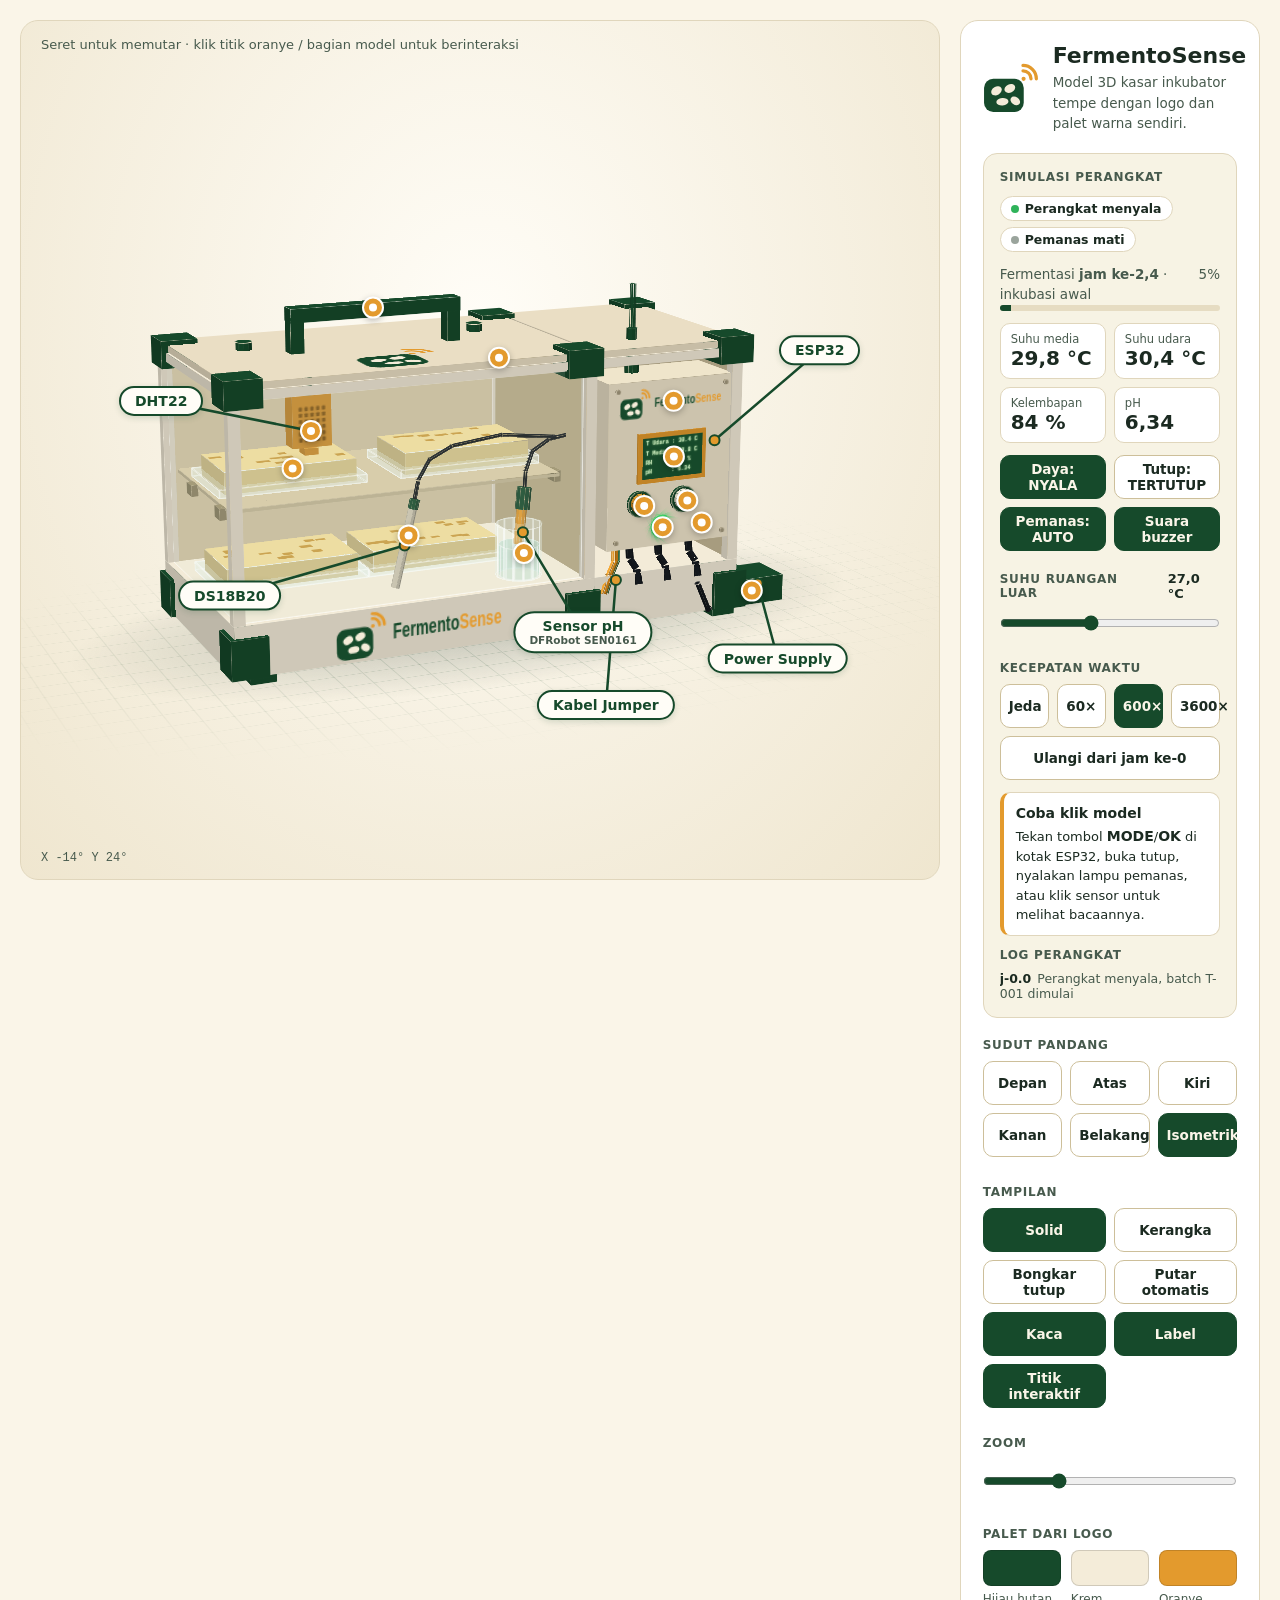
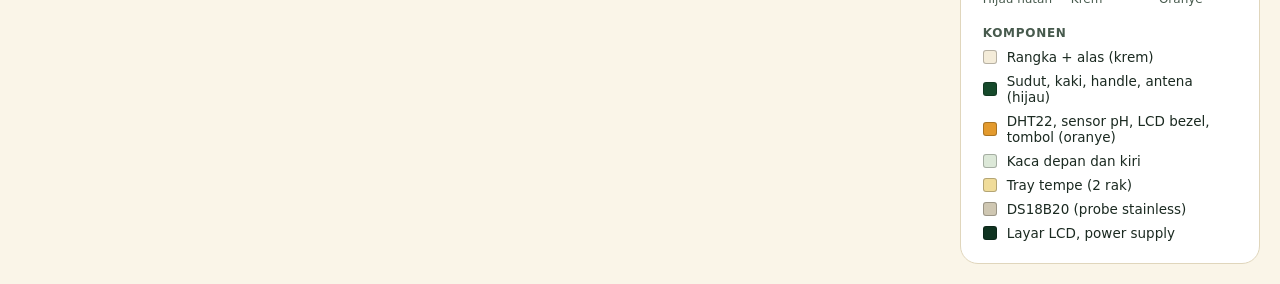
==== commit 375fe888: "Tema hijau-krem + glassy, mode gelap, animasi, dan Model 3D interaktif - Tema baru (hijau-krem, oran" ====
--- a/model-3d-iot.html
+++ b/model-3d-iot.html
@@ -44,15 +44,56 @@
   ul{list-style:none;margin:0;padding:0;display:flex;flex-direction:column;gap:8px;font-size:13.5px}
   li{display:flex;align-items:center;gap:10px}
   li i{width:14px;height:14px;border-radius:3px;border:1px solid rgba(0,0,0,.25);flex:none}
+
+  /* ---------- interaksi & simulasi ---------- */
+  .hl{filter:brightness(1.22) saturate(1.15)}
+  .stage.can-click{cursor:pointer}
+  #hots{position:absolute;inset:0;pointer-events:none}
+  .hs{position:absolute;left:0;top:0;width:22px;height:22px;margin:-11px 0 0 -11px;padding:0;border-radius:50%;
+    border:2px solid #fff;background:var(--amber);box-shadow:0 0 0 0 rgba(227,154,45,.7),0 2px 6px rgba(0,0,0,.25);
+    cursor:pointer;pointer-events:auto;animation:hs-pulse 2s infinite;transition:opacity .2s}
+  .hs::after{content:"";position:absolute;inset:5px;border-radius:50%;background:#fff}
+  .hs.behind{opacity:.35}
+  .hs.alarm{background:#d33a32;animation:hs-alarm .6s infinite}
+  .hs.sel{background:var(--green)}
+  .hs-tip{position:absolute;left:0;top:0;pointer-events:none;background:#14181C;color:#fff;font-size:12px;font-weight:600;
+    padding:5px 9px;border-radius:7px;white-space:nowrap;opacity:0;transition:opacity .15s;z-index:3}
+  .hs-tip.show{opacity:1}
+  @keyframes hs-pulse{70%{box-shadow:0 0 0 10px rgba(227,154,45,0),0 2px 6px rgba(0,0,0,.25)}100%{box-shadow:0 0 0 0 rgba(227,154,45,0),0 2px 6px rgba(0,0,0,.25)}}
+  @keyframes hs-alarm{50%{box-shadow:0 0 0 12px rgba(211,58,50,0),0 2px 6px rgba(0,0,0,.25);transform:scale(1.15)}}
+  .simbox{display:flex;flex-direction:column;gap:12px;padding:16px;border-radius:14px;background:#F7F3E4;border:1px solid var(--line)}
+  .simstat{display:flex;flex-wrap:wrap;gap:6px}
+  .tag{display:inline-flex;align-items:center;gap:6px;padding:4px 10px;border-radius:999px;font-size:12.5px;font-weight:700;background:#fff;border:1px solid var(--line)}
+  .tag i{width:8px;height:8px;border-radius:50%;background:#9aa49c}
+  .tag.on i{background:#2fb35a}.tag.bad{background:#fdeceb;border-color:#f4c3bf;color:#8d1d17}.tag.bad i{background:#d33a32}
+  .reads{display:grid;grid-template-columns:repeat(2,minmax(0,1fr));gap:8px}
+  .rd{background:#fff;border:1px solid var(--line);border-radius:10px;padding:8px 10px}
+  .rd small{display:block;font-size:11.5px;color:var(--muted)}
+  .rd b{font-size:20px;font-variant-numeric:tabular-nums}
+  .rd.bad{background:#fdeceb;border-color:#f4c3bf;color:#8d1d17}
+  .g4{grid-template-columns:repeat(4,minmax(0,1fr))}
+  .row{display:flex;justify-content:space-between;align-items:baseline;gap:8px}
+  .row output{font-weight:700;font-size:13px}
+  .info{background:#fff;border:1px solid var(--line);border-left:4px solid var(--amber);border-radius:10px;padding:10px 12px;font-size:13px;line-height:1.5}
+  .info b{display:block;font-size:14px;margin-bottom:2px}
+  .log{gap:4px;font-size:12.5px;max-height:132px;overflow:auto}
+  .log li{display:block;color:var(--muted)}
+  .log li b{color:var(--ink);font-variant-numeric:tabular-nums;margin-right:6px}
+  .log li.bad{color:#8d1d17}
+  .bar{height:6px;border-radius:999px;background:#E6DCC2;overflow:hidden}
+  .bar span{display:block;height:100%;background:var(--green);transition:width .3s}
+  @media (prefers-reduced-motion:reduce){.hs,.hs.alarm{animation:none}}
 </style>
 </head>
 <body>
 <div class="app">
-  <div class="stage" id="stage" role="img" aria-label="Model 3D kasar inkubator tempe FermentoSense dengan logo dan palet warna sendiri. Seret untuk memutar.">
+  <div class="stage" id="stage" role="group" aria-label="Model 3D interaktif inkubator tempe FermentoSense. Seret untuk memutar, klik titik oranye atau bagian model untuk berinteraksi.">
     <div id="scene"></div>
     <svg id="lines" aria-hidden="true"></svg>
     <div id="pills"></div>
-    <div class="hud tl">Seret untuk memutar</div>
+    <div id="hots"></div>
+    <div class="hs-tip" id="hsTip" aria-hidden="true"></div>
+    <div class="hud tl">Seret untuk memutar · klik titik oranye / bagian model untuk berinteraksi</div>
     <div class="hud bl" id="readout"></div>
   </div>
 
@@ -64,6 +105,32 @@
         <p class="sub">Model 3D kasar inkubator tempe dengan logo dan palet warna sendiri.</p>
       </div>
     </div>
+
+    <section class="simbox" aria-label="Simulasi perangkat">
+      <span class="lbl" style="margin:0">Simulasi perangkat</span>
+      <div class="simstat" id="simStat"></div>
+      <div>
+        <div class="row"><small class="sub" style="margin:0">Fermentasi <b id="simJam">jam ke-0</b> · <span id="simFase">–</span></small><small class="sub" style="margin:0" id="simPct">0%</small></div>
+        <div class="bar"><span id="simBar" style="width:0"></span></div>
+      </div>
+      <div class="reads" id="reads"></div>
+      <div class="grid g2" id="simBtns"></div>
+      <button type="button" class="btn" id="simLink" hidden style="width:100%"></button>
+      <div>
+        <div class="row"><label class="lbl" for="amb" style="margin:0">Suhu ruangan luar</label><output id="ambOut" for="amb">27,0 °C</output></div>
+        <input id="amb" type="range" min="18" max="40" step="0.5" value="27">
+      </div>
+      <div>
+        <span class="lbl">Kecepatan waktu</span>
+        <div class="grid g4" id="speeds"></div>
+        <button type="button" class="btn" id="simReset" style="width:100%">Ulangi dari jam ke-0</button>
+      </div>
+      <div class="info" id="info" aria-live="polite"><b>Coba klik model</b>Tekan tombol <b style="display:inline">MODE</b>/<b style="display:inline">OK</b> di kotak ESP32, buka tutup, nyalakan lampu pemanas, atau klik sensor untuk melihat bacaannya.</div>
+      <div>
+        <span class="lbl">Log perangkat</span>
+        <ul class="log" id="log"></ul>
+      </div>
+    </section>
 
     <div>
       <span class="lbl">Sudut pandang</span>
@@ -111,7 +178,17 @@
   var D2R = Math.PI / 180;
   var PERSP = 1800;
   var SX = -97.5, SY = 20;
-  var state = { rx: -14, ry: 24, zoom: 1, wire: false, explode: false, auto: false, glass: true, labels: true, dragging: false };
+  var state = { rx: -14, ry: 24, zoom: 1, wire: false, explode: false, auto: false, glass: true, labels: true, hots: true, dragging: false };
+
+  // ---------- status simulasi perangkat ----------
+  // waktu simulasi dalam jam fermentasi; suhu °C; rh %; heater: 'auto' | 'on' | 'off'
+  var TH = { tempMax: 38, airMax: 38, humMin: 70, humMax: 90, phMax: 7.5, heatLo: 29, heatHi: 31 };
+  var sim = {
+    power: true, t: 0, speed: 600, amb: 27,
+    tMedia: 27, tAir: 27, rh: 72, ph: 6.4,
+    heater: 'auto', heatOn: false, page: 0, silenced: false, sound: true,
+    pressed: {}, blink: false, uptime: 0, alarmWas: false, warnWas: {}
+  };
 
   // ---------- palet logo ----------
   var GREEN = '#164A2B', CREAM = '#F4ECD9', AMBER = '#E39A2D', INK = '#14181C', LCDG = '#0F3320';
@@ -142,6 +219,7 @@
   // ---------- pembuat bentuk ----------
   var FACES = [];
   var NAMES = ['front', 'back', 'right', 'left', 'top', 'bottom'];
+  var CUR_PART = '';   // bagian interaktif yang sedang dibangun (tombol, sensor, tutup, …)
 
   function addFace(g, pos, nodeOps, fops, dist, w, h, c, o, extra) {
     extra = extra || {};
@@ -151,7 +229,8 @@
       w: w, h: h, c: c, k: bright(n), n: n,
       alpha: o.alpha || 0, emit: !!o.emit, glass: !!o.glass,
       clip: extra.clip || '', label: extra.label || '', html: extra.html || '',
-      two: !!extra.two, deco: !!extra.deco, lc: o.lc || '#1B2A21', ls: o.ls || 12, el: null
+      two: !!extra.two, deco: !!extra.deco, lc: o.lc || '#1B2A21', ls: o.ls || 12, el: null,
+      part: CUR_PART
     });
   }
 
@@ -239,7 +318,9 @@
     // alas + atap
     box('fix', 0, 98, 0, 320, 44, 200, FRAME);
     box('fix', 230, 98, 0, 140, 44, 200, FRAME);
+    CUR_PART = 'lid';
     box('lid', 0, -117, 0, 316, 6, 196, LID);
+    CUR_PART = '';
     box('fix', 230, -117, 0, 140, 6, 196, LID);
 
     // tiang + rel
@@ -256,6 +337,7 @@
     [-135, 135, 290].forEach(function (fx) { [-85, 85].forEach(function (fz) { box('fix', fx, 124, fz, 22, 8, 22, GREEN); }); });
 
     // handle + kenop (ikut terangkat)
+    CUR_PART = 'lid';
     box('lid', -70, -134, 0, 12, 28, 14, GREEN);
     box('lid', 70, -134, 0, 12, 28, 14, GREEN);
     box('lid', 0, -152, 0, 152, 12, 16, GREEN);
@@ -265,6 +347,7 @@
     quad('lid', 0, -120.4, 56, 74, 66, [['x', 90]], '#000', {}, { html: iconSVG(), deco: true });
 
     // dinding dalam
+    CUR_PART = '';
     box('fix', 0, -19, -92.5, 300, 190, 3, WALL_B);
     box('fix', 155, -19, 0, 4, 190, 180, WALL_R);
     box('fix', 225, -19, -92.5, 130, 190, 3, WALL_C);
@@ -274,16 +357,19 @@
     quad('fix', 0, -15, 95, 300, 182, [], '#DCE8D8', { alpha: 0.12, glass: true }, { two: true });
     quad('fix', -155, -15, 0, 180, 182, [['y', 90]], '#DCE8D8', { alpha: 0.12, glass: true }, { two: true });
 
-    // lampu atap (ikut terangkat)
+    // lampu atap = lampu pemanas (ikut terangkat)
+    CUR_PART = 'lamp';
     box('lid', 55, -103.5, 5, 125, 5, 14, '#FFF1C9', { emit: true });
 
     // DHT22 menggantung (oranye)
+    CUR_PART = 'dht';
     rod('lid', [-70, -106, 30], [-70, -90, 30], 4, GREEN, { n: 8 });
     box('lid', -70, -70, 30, 34, 44, 18, AMBER);
     box('lid', -70, -44, 30, 12, 6, 14, AMBER);
     quad('lid', -70, -68, 39.2, 28, 34, [], AMBER, {}, { html: grilleSVG(), deco: true });
 
     // rak + penyangga
+    CUR_PART = '';
     box('fix', 0, -6, -20, 296, 3, 150, WALL_S);
     [-40, 40].forEach(function (bz) { box('fix', -150, -2, bz, 6, 10, 14, '#9C8F6B'); box('fix', 150, -2, bz, 6, 10, 14, '#9C8F6B'); });
 
@@ -297,18 +383,21 @@
         quad('fix', dx, ty - 9.65, dz, 7 + rnd(seed + k) * 5, 5 + rnd(seed + k + 9) * 3, [['x', 90]], '#C99A3E', {}, { deco: true });
       }
     }
+    CUR_PART = 'tray';
     tray(-80, -20, -7.5, 1);
     tray(80, -20, -7.5, 40);
     tray(-80, -20, 76, 80);
     tray(50, -20, 76, 120);
 
     // DS18B20
+    CUR_PART = 'ds';
     var dsB = [-8, 74, 62], dsT = [12, 0, 58];
     rod('fix', dsB, lerp3(dsB, dsT, 0.88), 3.6, '#CFC7B2', { n: 10 });
     rod('fix', lerp3(dsB, dsT, 0.88), dsT, 4.4, GREEN, { n: 10 });
     cable('fix', [dsT, [15, -16, 59], [26, -32, 57], [48, -40, 52], [100, -42, 40], [155, -34, 35]], 1.8, INK, 6);
 
     // gelas + sensor pH
+    CUR_PART = 'ph';
     rod('fix', [105, 76, 65], [105, 30, 65], 20, '#E4EEE6', { alpha: 0.24, n: 14 });
     rod('fix', [105, 76, 65], [105, 48, 65], 17.5, '#A9D3C0', { alpha: 0.4, n: 14 });
     var phT = [112, 0, 60], phB = [102, 62, 68];
@@ -318,18 +407,30 @@
     cable('fix', [phT, [113, -14, 60], [120, -30, 58], [136, -38, 56], [155, -40, 55]], 2, INK, 6);
 
     // kotak kontrol ESP32
+    CUR_PART = 'esp';
     box('fix', 232, -18, 68, 120, 146, 60, '#F0E6CC');
     quad('fix', 232, -72, 98.4, 100, 26.5, [], '#000', {}, { html: logoSVG(), deco: true });
+    CUR_PART = 'lcd';
     box('fix', 232, -24, 99.5, 66, 44, 3, AMBER);
     box('fix', 232, -24, 101.5, 58, 36, 1, LCDG, {
       label: 'T Udara : 32.0 °C\nT Media : 36.5 °C\nRH      : 85 %\npH      : 6.2', labelFace: 'front', lc: CREAM, ls: 5.2
     });
-    [[202, AMBER], [244, CREAM]].forEach(function (b) {
+    // tombol MODE (oranye) & OK (krem) – bagian yang ditekan masuk saat diklik
+    [[202, AMBER, 'btnA'], [244, CREAM, 'btnB']].forEach(function (b) {
+      CUR_PART = 'esp';
       rod('fix', [b[0], 15, 98], [b[0], 15, 100.5], 11.5, GREEN, { n: 14 });
+      CUR_PART = b[2];
       rod('fix', [b[0], 15, 100.5], [b[0], 15, 106], 9, b[1], { n: 14 });
     });
+    // LED status
+    CUR_PART = 'led';
     rod('fix', [224, 38, 98], [224, 38, 99.8], 10, GREEN, { n: 14 });
     rod('fix', [224, 38, 99.8], [224, 38, 100.5], 6, '#2E6B45', { n: 12 });
+    // buzzer piezo
+    CUR_PART = 'buzzer';
+    rod('fix', [262, 38, 98], [262, 38, 101.5], 8, '#1E1E1E', { n: 14 });
+    rod('fix', [262, 38, 101.5], [262, 38, 102], 2.2, '#5A5A5A', { n: 8 });
+    CUR_PART = 'esp';
     [[180, -84], [284, -84], [180, 48], [284, 48]].forEach(function (s) { rod('fix', [s[0], s[1], 98], [s[0], s[1], 99.8], 2.2, '#A59A7E', { n: 8 }); });
     // antena
     rod('fix', [213, -91, 60], [213, -104, 60], 6.5, GREEN, { n: 10 });
@@ -337,6 +438,7 @@
     rod('fix', [213, -130, 60], [213, -168, 60], 2.8, GREEN, { n: 8 });
 
     // kabel dari kotak kontrol ke alas
+    CUR_PART = '';
     [198, 226, 256].forEach(function (cx) {
       cable('fix', [[cx, 55, 90], [cx, 66, 92], [cx + 4, 74, 97], [cx + 4, 86, 102]], 3.2, INK, 6);
     });
@@ -345,11 +447,13 @@
       cable('fix', [[186 + dx, 55, 88 + dz], [184 + dx, 66, 92 + dz], [176 + dx, 76, 97 + dz], [168 + dx, 90, 102 + dz]], 1.6, cc[0], 5);
     });
 
-    // power supply
+    // power supply (klik = saklar daya)
+    CUR_PART = 'psu';
     box('fix', 330, 116, 60, 62, 24, 40, GREEN);
     cable('fix', [[299, 116, 58], [286, 122, 80], [270, 118, 104], [258, 92, 105]], 2.6, INK, 6);
 
     // logo + tulisan di sisi depan alas
+    CUR_PART = '';
     quad('fix', 0, 98, 100.4, 150, 40, [], '#000', {}, { html: logoSVG(), deco: true });
   }
   buildModel();
@@ -360,15 +464,16 @@
     var el = document.createElement('div');
     if (f.html) el.innerHTML = f.html;
     else if (f.label) el.textContent = f.label;
+    if (f.part) el.dataset.part = f.part;
     scene.appendChild(el);
     f.el = el;
   });
   ['shadow', 'grid'].forEach(function (id) { var e = document.createElement('div'); e.id = id; scene.insertBefore(e, scene.firstChild); });
   (function () {
     var sh = document.getElementById('shadow'), gr = document.getElementById('grid');
-    sh.style.cssText = 'position:absolute;left:50%;top:50%;width:760px;height:380px;margin-left:-380px;margin-top:-190px;'
+    sh.style.cssText = 'pointer-events:none;position:absolute;left:50%;top:50%;width:760px;height:380px;margin-left:-380px;margin-top:-190px;'
       + 'background:radial-gradient(ellipse at center,rgba(22,42,28,.32) 0%,rgba(22,42,28,0) 68%);transform:translate3d(0,' + (128.8 + SY).toFixed(1) + 'px,0) rotateX(90deg);';
-    gr.style.cssText = 'position:absolute;left:50%;top:50%;width:1000px;height:600px;margin-left:-500px;margin-top:-300px;'
+    gr.style.cssText = 'pointer-events:none;position:absolute;left:50%;top:50%;width:1000px;height:600px;margin-left:-500px;margin-top:-300px;'
       + 'background-image:linear-gradient(rgba(22,74,43,.14) 1px,transparent 1px),linear-gradient(90deg,rgba(22,74,43,.14) 1px,transparent 1px);background-size:25px 25px;'
       + '-webkit-mask-image:radial-gradient(ellipse at center,#000 25%,transparent 70%);mask-image:radial-gradient(ellipse at center,#000 25%,transparent 70%);'
       + 'transform:translate3d(0,' + (129.8 + SY).toFixed(1) + 'px,0) rotateX(90deg);';
@@ -377,31 +482,55 @@
 
   function groupLift(g) { return g === 'lid' && state.explode ? -115 : 0; }
 
-  function applyFaces() {
-    FACES.forEach(function (f) {
-      var c = rgb(f.c);
-      var tf = 'translate3d(' + (f.x + SX) + 'px,' + (f.y + SY + groupLift(f.g)) + 'px,' + f.z + 'px) ' + f.nops + ' ' + f.fops + ' translateZ(' + f.dist + 'px)';
-      var st = 'position:absolute;left:50%;top:50%;box-sizing:border-box;width:' + f.w + 'px;height:' + f.h + 'px;'
-        + 'margin-left:' + (-f.w / 2) + 'px;margin-top:' + (-f.h / 2) + 'px;transform:' + tf + ';'
-        + 'transition:transform .6s cubic-bezier(.2,.7,.2,1);';
-      var hidden = (f.glass && !state.glass) || (f.deco && state.wire);
-      if (hidden) st += 'display:none;';
-      if (f.html) {
-        st += 'backface-visibility:hidden;';
-      } else if (state.wire) {
-        st += 'background:rgba(' + c[0] + ',' + c[1] + ',' + c[2] + ',.05);border:0.6px solid ' + shade(f.c, 0.55) + ';backface-visibility:visible;';
-      } else if (f.alpha) {
-        st += 'background:rgba(' + c[0] + ',' + c[1] + ',' + c[2] + ',' + f.alpha + ');border:0.5px solid rgba(255,255,255,.6);backface-visibility:visible;';
-      } else if (f.emit) {
-        st += 'background:' + f.c + ';backface-visibility:hidden;' + (f.n[1] > 0.5 ? 'box-shadow:0 0 14px 6px rgba(255,214,120,.55);' : '');
-      } else {
-        st += 'background:' + shade(f.c, f.k) + ';backface-visibility:' + (f.two ? 'visible' : 'hidden') + ';';
-      }
-      if (f.clip) st += 'clip-path:' + f.clip + ';-webkit-clip-path:' + f.clip + ';';
-      if (f.label) st += 'display:flex;align-items:center;padding:0 3px;white-space:pre;text-align:left;font:500 ' + f.ls + 'px/' + (f.ls * 1.6).toFixed(1) + 'px ui-monospace,Menlo,Consolas,monospace;color:' + f.lc + ';';
-      f.el.style.cssText = st;
-    });
-  }
+  // warna/nyala yang bergantung pada status simulasi
+  function liveLook(f) {
+    var c = f.c, glow = '';
+    if (f.part === 'led') {
+      c = !sim.power ? '#23402E' : (alarmActive() && sim.blink) ? '#FF4A3D' : alarmActive() ? '#7A1F1A' : '#3DDC6A';
+      if (sim.power && (!alarmActive() || sim.blink)) glow = 'box-shadow:0 0 8px 3px ' + c + ';';
+    } else if (f.part === 'lamp') {
+      var on = sim.power && sim.heatOn;
+      c = on ? '#FFF1C9' : '#D9D1BC';
+      return { c: c, emit: on, glow: '' };
+    } else if (f.part === 'lcd' && f.c === LCDG) {
+      c = sim.power ? '#1A5632' : '#0B1A10';
+    } else if (f.part === 'buzzer' && buzzing() && sim.blink) {
+      c = '#5A1A16';
+    }
+    return { c: c, emit: f.emit, glow: glow };
+  }
+  // pergeseran bagian (tombol masuk saat ditekan)
+  function partOffset(f) { return f.part && sim.pressed[f.part] ? -3 : 0; }
+
+  function styleFace(f) {
+    var look = liveLook(f), col = look.c;
+    var c = rgb(col);
+    var tf = 'translate3d(' + (f.x + SX) + 'px,' + (f.y + SY + groupLift(f.g)) + 'px,' + (f.z + partOffset(f)) + 'px) ' + f.nops + ' ' + f.fops + ' translateZ(' + f.dist + 'px)';
+    var fast = f.part === 'btnA' || f.part === 'btnB';
+    var st = 'position:absolute;left:50%;top:50%;box-sizing:border-box;width:' + f.w + 'px;height:' + f.h + 'px;'
+      + 'margin-left:' + (-f.w / 2) + 'px;margin-top:' + (-f.h / 2) + 'px;transform:' + tf + ';'
+      + 'transition:transform ' + (fast ? '.09s ease-out' : '.6s cubic-bezier(.2,.7,.2,1)') + ',background-color .25s;';
+    var hidden = (f.glass && !state.glass) || (f.deco && state.wire);
+    if (hidden) st += 'display:none;';
+    // kaca & bintik tempe tidak menghalangi klik ke bagian di belakangnya
+    if (f.glass || (f.deco && f.part === 'tray')) st += 'pointer-events:none;';
+    if (f.html) {
+      st += 'backface-visibility:hidden;';
+    } else if (state.wire) {
+      st += 'background:rgba(' + c[0] + ',' + c[1] + ',' + c[2] + ',.05);border:0.6px solid ' + shade(col, 0.55) + ';backface-visibility:visible;';
+    } else if (f.alpha) {
+      st += 'background:rgba(' + c[0] + ',' + c[1] + ',' + c[2] + ',' + f.alpha + ');border:0.5px solid rgba(255,255,255,.6);backface-visibility:visible;';
+    } else if (look.emit) {
+      st += 'background:' + col + ';backface-visibility:hidden;' + (f.n[1] > 0.5 ? 'box-shadow:0 0 14px 6px rgba(255,214,120,.55);' : '');
+    } else {
+      st += 'background:' + shade(col, f.k) + ';backface-visibility:' + (f.two ? 'visible' : 'hidden') + ';' + look.glow;
+    }
+    if (f.clip) st += 'clip-path:' + f.clip + ';-webkit-clip-path:' + f.clip + ';';
+    if (f.label) st += 'display:flex;align-items:center;padding:0 3px;white-space:pre;text-align:left;font:600 ' + f.ls + 'px/' + (f.ls * 1.6).toFixed(1) + 'px ui-monospace,Menlo,Consolas,monospace;color:' + (sim.power ? '#D8F5C8' : 'transparent') + ';text-shadow:' + (sim.power ? '0 0 2px rgba(190,255,170,.6)' : 'none') + ';';
+    f.el.style.cssText = st;
+  }
+  function applyFaces() { FACES.forEach(styleFace); }
+  function applyPart(name) { FACES.forEach(function (f) { if (f.part === name) styleFace(f); }); }
 
   // ---------- label penunjuk ----------
   var LABELS = [
@@ -446,6 +575,7 @@
     scene.style.transform = 'scale(' + scaleNow().toFixed(4) + ') rotateX(' + state.rx.toFixed(2) + 'deg) rotateY(' + state.ry.toFixed(2) + 'deg)';
     var ryN = ((((state.ry + 180) % 360) + 360) % 360) - 180;
     document.getElementById('readout').textContent = 'X ' + Math.round(state.rx) + '°  Y ' + Math.round(ryN) + '°';
+    placeHotspots();
     linesSvg.style.display = pillBox.style.display = state.labels ? '' : 'none';
     if (!state.labels) return;
     LABELS.forEach(function (L) {
@@ -491,7 +621,8 @@
     ['Bongkar tutup', $('toggles'), function () { return state.explode; }, function () { state.explode = !state.explode; }],
     ['Putar otomatis', $('toggles'), function () { return state.auto; }, function () { state.auto = !state.auto; }],
     ['Kaca', $('toggles'), function () { return state.glass; }, function () { state.glass = !state.glass; }],
-    ['Label', $('toggles'), function () { return state.labels; }, function () { state.labels = !state.labels; }]
+    ['Label', $('toggles'), function () { return state.labels; }, function () { state.labels = !state.labels; }],
+    ['Titik interaktif', $('toggles'), function () { return state.hots; }, function () { state.hots = !state.hots; }]
   ].map(function (t) {
     return { on: t[2], b: mkBtn(t[1], t[0], function () { t[3](); refreshUI(true); }) };
   });
@@ -507,23 +638,377 @@
 
   $('zoom').addEventListener('input', function (e) { state.zoom = Number(e.target.value); applyScene(); });
 
+  // bagian model di bawah kursor (klik langsung pada model, bukan hanya titik oranye)
+  function partAt(x, y) {
+    var el = document.elementFromPoint(x, y);
+    var p = el && el.closest ? el.closest('[data-part]') : null;
+    return p && scene.contains(p) ? p.dataset.part : '';
+  }
+  var hoverPart = '';
+  function setHover(part) {
+    if (part === hoverPart) return;
+    FACES.forEach(function (f) { if (f.part && (f.part === hoverPart || f.part === part)) f.el.classList.toggle('hl', f.part === part); });
+    hoverPart = part;
+    stage.classList.toggle('can-click', !!part);
+  }
+
   var drag = null;
   stage.addEventListener('pointerdown', function (e) {
+    if (e.target.closest && e.target.closest('.hs')) return;   // titik interaktif punya klik sendiri
     cancelAnimationFrame(tw);
-    drag = { x: e.clientX, y: e.clientY, rx: state.rx, ry: state.ry };
+    drag = { x: e.clientX, y: e.clientY, rx: state.rx, ry: state.ry, moved: false };
     try { stage.setPointerCapture(e.pointerId); } catch (err) {}
     state.dragging = true;
   });
   stage.addEventListener('pointermove', function (e) {
-    if (!drag) return;
+    if (!drag) {
+      if (e.pointerType === 'mouse' && !(e.target.closest && e.target.closest('.hs'))) setHover(partAt(e.clientX, e.clientY));
+      return;
+    }
+    if (Math.abs(e.clientX - drag.x) + Math.abs(e.clientY - drag.y) > 5) drag.moved = true;
+    if (!drag.moved) return;
+    setHover('');
     state.rx = Math.max(-90, Math.min(90, drag.rx - (e.clientY - drag.y) * 0.5));
     state.ry = drag.ry + (e.clientX - drag.x) * 0.5;
     applyScene();
     viewBtns.forEach(function (x) { x.b.setAttribute('aria-pressed', 'false'); });
   });
-  function endDrag() { drag = null; state.dragging = false; refreshUI(false); }
+  function endDrag(e) {
+    var wasClick = drag && !drag.moved && e && e.type === 'pointerup';
+    drag = null; state.dragging = false;
+    if (wasClick) { var p = partAt(e.clientX, e.clientY); if (p) act(p); }
+    refreshUI(false);
+  }
   stage.addEventListener('pointerup', endDrag);
   stage.addEventListener('pointercancel', endDrag);
+  stage.addEventListener('pointerleave', function () { if (!drag) setHover(''); });
+
+  // =====================================================================
+  //  SIMULASI PERANGKAT
+  // =====================================================================
+  var PARTS = {
+    lid:    { name: 'Tutup inkubator', a: [0, -152, 0], g: 'lid' },
+    lamp:   { name: 'Lampu pemanas', a: [110, -103, 12], g: 'lid' },
+    dht:    { name: 'DHT22', a: [-70, -62, 40], g: 'lid' },
+    ds:     { name: 'DS18B20', a: [6, 30, 60] },
+    ph:     { name: 'Sensor pH', a: [100, 50, 85] },
+    tray:   { name: 'Tray tempe', a: [-80, -27, 20] },
+    lcd:    { name: 'Layar LCD', a: [232, -24, 103] },
+    btnA:   { name: 'Tombol MODE', a: [202, 15, 107] },
+    btnB:   { name: 'Tombol OK', a: [244, 15, 107] },
+    led:    { name: 'LED status', a: [224, 38, 101] },
+    buzzer: { name: 'Buzzer', a: [262, 38, 102] },
+    esp:    { name: 'ESP32', a: [232, -72, 100] },
+    psu:    { name: 'Power supply', a: [330, 116, 80] }
+  };
+  var selected = '';
+  var hots = $('hots'), tip = $('hsTip');
+  Object.keys(PARTS).forEach(function (k) {
+    var P = PARTS[k], b = document.createElement('button');
+    b.type = 'button'; b.className = 'hs'; b.setAttribute('aria-label', P.name);
+    b.addEventListener('click', function () { act(k); });
+    b.addEventListener('mouseenter', function () { setHover(k); tip.textContent = P.name; tip.classList.add('show'); P.tipOn = true; placeHotspots(); });
+    b.addEventListener('mouseleave', function () { setHover(''); tip.classList.remove('show'); P.tipOn = false; });
+    b.addEventListener('focus', function () { setHover(k); });
+    b.addEventListener('blur', function () { setHover(''); });
+    hots.appendChild(b); P.btn = b;
+  });
+  function placeHotspots() {
+    hots.style.display = state.hots ? '' : 'none';
+    if (!state.hots) { tip.classList.remove('show'); return; }
+    Object.keys(PARTS).forEach(function (k) {
+      var P = PARTS[k], a = [P.a[0], P.a[1] + (P.g ? groupLift(P.g) : 0), P.a[2]];
+      var p = project(a);
+      var q = rotX(rotY([a[0] + SX, a[1] + SY, a[2]], state.ry), state.rx);
+      P.btn.style.transform = 'translate(' + p[0].toFixed(1) + 'px,' + p[1].toFixed(1) + 'px)';
+      P.btn.classList.toggle('behind', q[2] < -70);
+      P.btn.classList.toggle('alarm', (k === 'buzzer' || k === 'led') && buzzing());
+      P.btn.classList.toggle('sel', k === selected);
+      if (P.tipOn) tip.style.transform = 'translate(' + (p[0] + 16).toFixed(1) + 'px,' + (p[1] - 30).toFixed(1) + 'px)';
+    });
+  }
+
+  // ---------- suara buzzer (WebAudio, dibuat setelah klik pertama) ----------
+  var actx = null;
+  function beep(freq, ms, when) {
+    if (!sim.sound) return;
+    try {
+      actx = actx || new (window.AudioContext || window.webkitAudioContext)();
+      var t0 = actx.currentTime + (when || 0), o = actx.createOscillator(), g = actx.createGain();
+      o.type = 'square'; o.frequency.value = freq;
+      g.gain.setValueAtTime(0.0001, t0); g.gain.exponentialRampToValueAtTime(0.06, t0 + 0.01);
+      g.gain.exponentialRampToValueAtTime(0.0001, t0 + ms / 1000);
+      o.connect(g); g.connect(actx.destination); o.start(t0); o.stop(t0 + ms / 1000 + 0.02);
+    } catch (err) {}
+  }
+  function click() { beep(2600, 35); }
+
+  // ---------- aturan alarm (sama dengan dashboard) ----------
+  function alarms() {
+    var a = [];
+    if (sim.tMedia > TH.tempMax) a.push('Suhu media ' + fmt(sim.tMedia) + ' °C');
+    if (sim.tAir > TH.airMax) a.push('Suhu udara ' + fmt(sim.tAir) + ' °C');
+    return a;
+  }
+  function warnings() {
+    var w = [];
+    if (sim.rh < TH.humMin) w.push('Kelembapan rendah'); else if (sim.rh > TH.humMax) w.push('Kelembapan tinggi');
+    if (sim.ph > TH.phMax) w.push('pH tinggi');
+    return w;
+  }
+  function alarmActive() { return sim.power && alarms().length > 0; }
+  function buzzing() { return alarmActive() && !sim.silenced; }
+  function fmt(v, d) { return v.toFixed(d === undefined ? 1 : d).replace('.', ','); }
+
+  // ---------- model fisika sederhana ----------
+  // panas dari tempe (reaksi kapang) memuncak sekitar jam ke-30
+  function selfHeat(t) { return 9.5 * Math.exp(-Math.pow((t - 30) / 9, 2)); }
+  function relax(x, target, k, dt) { return target + (x - target) * Math.exp(-k * dt); }
+  function physics(dt) {
+    var open = state.explode, n = Math.max(1, Math.ceil(dt / 0.02)), h = dt / n;
+    for (var i = 0; i < n; i++) {
+      // termostat pemanas
+      if (!sim.power || sim.heater === 'off') sim.heatOn = false;
+      else if (sim.heater === 'on') sim.heatOn = true;
+      else if (sim.tAir < TH.heatLo) sim.heatOn = true;
+      else if (sim.tAir > TH.heatHi) sim.heatOn = false;
+      var kAir = open ? 10 : 1.5;
+      var airTarget = sim.amb + (sim.heatOn ? 8 / kAir * 1.5 : 0) + 0.35 * (sim.tMedia - sim.amb) * (open ? 0.1 : 1);
+      sim.tAir = relax(sim.tAir, airTarget, kAir, h);
+      sim.tMedia = relax(sim.tMedia, sim.tAir + selfHeat(sim.t) * (open ? 0.75 : 1), 1.1, h);
+      var rhTarget = open ? 58 : 86 - (sim.heatOn ? 7 : 0) + selfHeat(sim.t) * 0.45;
+      sim.rh = relax(sim.rh, Math.min(97, rhTarget), open ? 9 : 1.8, h);
+      sim.t += h;
+    }
+    sim.ph = 6.4 - 0.55 * (1 - Math.exp(-sim.t / 22)) + Math.max(0, sim.t - 44) * 0.05;
+  }
+
+  // ---------- teks LCD (maks. 4 baris × 17 karakter) ----------
+  function hhmmss(s) { s = Math.floor(s); var p = function (n) { return (n < 10 ? '0' : '') + n; }; return p(Math.floor(s / 3600)) + ':' + p(Math.floor(s / 60) % 60) + ':' + p(s % 60); }
+  function lcdText() {
+    if (!sim.power) return '';
+    if (buzzing() && sim.blink) {
+      return '!! ALARM SUHU !!\n' + (sim.tMedia > TH.tempMax ? 'Media ' + sim.tMedia.toFixed(1) + ' C' : 'Udara ' + sim.tAir.toFixed(1) + ' C')
+        + '\nTekan OK untuk\nmatikan buzzer';
+    }
+    if (sim.page === 0) return 'T Udara : ' + sim.tAir.toFixed(1) + ' C\nT Media : ' + sim.tMedia.toFixed(1) + ' C\nRH      : ' + Math.round(sim.rh) + ' %\npH      : ' + sim.ph.toFixed(2);
+    if (sim.page === 1) return 'Status : ' + (alarmActive() ? 'ALARM' : warnings().length ? 'PERIKSA' : 'NORMAL')
+      + '\nPemanas: ' + (sim.heater === 'auto' ? 'AUTO ' : '') + (sim.heatOn ? 'ON' : 'OFF')
+      + '\nTutup  : ' + (state.explode ? 'TERBUKA' : 'TERTUTUP') + '\nJam ke : ' + sim.t.toFixed(1);
+    return 'WiFi   : OK\nIP 192.168.1.20\nBatch  : T-001\nUp ' + hhmmss(sim.uptime);
+  }
+  function updateLCD() {
+    var txt = lcdText();
+    FACES.forEach(function (f) { if (f.label && f.el.textContent !== txt) f.el.textContent = txt; });
+  }
+
+  // ---------- log perangkat ----------
+  function log(msg, bad) {
+    var li = document.createElement('li');
+    if (bad) li.className = 'bad';
+    li.innerHTML = '<b>j-' + sim.t.toFixed(1) + '</b>';
+    li.appendChild(document.createTextNode(msg));
+    $('log').insertBefore(li, $('log').firstChild);
+    while ($('log').children.length > 30) $('log').removeChild($('log').lastChild);
+  }
+
+  // ---------- info komponen ----------
+  function phase(t) {
+    if (t < 6) return 'inkubasi awal';
+    if (t < 20) return 'pertumbuhan miselium';
+    if (t < 38) return 'panas puncak (tempe menghasilkan panas)';
+    if (t < 48) return 'pematangan';
+    return 'selesai – jika dibiarkan, fermentasi berlebih';
+  }
+  function infoFor(k) {
+    var heat = sim.heater === 'auto' ? 'OTOMATIS (nyala < ' + TH.heatLo + ' °C, mati > ' + TH.heatHi + ' °C)' : sim.heater === 'on' ? 'SELALU NYALA' : 'MATI';
+    switch (k) {
+      case 'lid': return ['Tutup inkubator', state.explode ? 'Terbuka: suhu udara cepat turun ke suhu ruangan dan kelembapan turun. Klik lagi untuk menutup.' : 'Tertutup. Klik untuk membuka – berguna saat suhu media terlalu panas.'];
+      case 'lamp': return ['Lampu pemanas', 'Mode ' + heat + '. Sekarang ' + (sim.heatOn && sim.power ? 'menyala' : 'mati') + '. Klik untuk ganti mode: otomatis → nyala → mati.'];
+      case 'dht': return ['DHT22 – suhu & kelembapan udara', 'Suhu udara ' + fmt(sim.tAir) + ' °C (batas ' + TH.airMax + ' °C), kelembapan ' + Math.round(sim.rh) + ' % (ideal ' + TH.humMin + '–' + TH.humMax + ' %).'];
+      case 'ds': return ['DS18B20 – suhu media tempe', 'Probe ditancapkan ke kedelai: ' + fmt(sim.tMedia) + ' °C. Di atas ' + TH.tempMax + ' °C buzzer berbunyi.'];
+      case 'ph': return ['Sensor pH (DFRobot SEN0161)', 'pH ' + fmt(sim.ph, 2) + '. Di atas ' + fmt(TH.phMax) + ' tandanya fermentasi berlebihan.'];
+      case 'tray': return ['Tray tempe', 'Jam ke-' + fmt(sim.t) + ': ' + phase(sim.t) + '. Tempe sendiri menghasilkan panas, puncaknya sekitar jam ke-30.'];
+      case 'lcd': return ['Layar LCD 16×4', ['Halaman 1: bacaan sensor', 'Halaman 2: status & pemanas', 'Halaman 3: WiFi & uptime'][sim.page] + '. Tekan tombol MODE untuk ganti halaman.'];
+      case 'btnA': return ['Tombol MODE', 'Mengganti halaman LCD (sensor → status → WiFi).'];
+      case 'btnB': return ['Tombol OK', buzzing() ? 'Alarm aktif – tekan untuk mematikan buzzer.' : 'Mematikan buzzer saat alarm. Sekarang tidak ada alarm.'];
+      case 'led': return ['LED status', !sim.power ? 'Mati – perangkat tidak menyala.' : alarmActive() ? 'Merah berkedip – ada alarm suhu.' : 'Hijau – semua normal.'];
+      case 'buzzer': return ['Buzzer piezo', buzzing() ? 'Sedang berbunyi! Tekan tombol OK atau turunkan suhu.' : sim.silenced && alarmActive() ? 'Dibisukan dengan tombol OK (alarm masih aktif).' : 'Diam. Berbunyi saat suhu media/udara > ' + TH.tempMax + ' °C.'];
+      case 'esp': return ['ESP32', 'Membaca semua sensor tiap detik, mengatur pemanas, LCD, LED, buzzer, dan mengirim data lewat WiFi. Uptime ' + hhmmss(sim.uptime) + '.'];
+      case 'psu': return ['Power supply 5 V', sim.power ? 'Menyala. Klik untuk mematikan perangkat.' : 'Mati. Klik untuk menyalakan perangkat.'];
+    }
+    return ['', ''];
+  }
+  function renderInfo() {
+    if (!selected) return;
+    var i = infoFor(selected), box = $('info');
+    box.innerHTML = '<b></b><span></span>';
+    box.firstChild.textContent = i[0]; box.lastChild.textContent = i[1];
+  }
+
+  // ---------- aksi saat bagian diklik ----------
+  function press(part) {
+    sim.pressed[part] = true; applyPart(part);
+    setTimeout(function () { sim.pressed[part] = false; applyPart(part); }, 160);
+  }
+  function act(k) {
+    selected = k;
+    switch (k) {
+      case 'btnA':
+        press('btnA');
+        if (sim.power) { click(); sim.page = (sim.page + 1) % 3; log('MODE → halaman ' + (sim.page + 1)); }
+        break;
+      case 'btnB':
+        press('btnB');
+        if (sim.power) {
+          click();
+          if (buzzing()) { sim.silenced = true; log('Buzzer dimatikan dengan tombol OK'); }
+          else log('Tombol OK (tidak ada alarm)');
+        }
+        break;
+      case 'psu': case 'led':
+        if (k === 'led' && sim.power) break;   // LED hanya menyalakan saat mati
+        sim.power = !sim.power;
+        if (sim.power) { sim.uptime = 0; sim.page = 0; beep(1800, 90); beep(2400, 90, 0.12); }
+        log(sim.power ? 'Perangkat dinyalakan' : 'Perangkat dimatikan');
+        applyFaces();
+        break;
+      case 'lid':
+        state.explode = !state.explode;
+        log(state.explode ? 'Tutup dibuka' : 'Tutup ditutup');
+        refreshUI(true);
+        break;
+      case 'lamp':
+        sim.heater = { auto: 'on', on: 'off', off: 'auto' }[sim.heater];
+        log('Pemanas: ' + { auto: 'otomatis', on: 'selalu nyala', off: 'mati' }[sim.heater]);
+        physics(0); applyPart('lamp');
+        break;
+    }
+    updateLCD(); renderInfo(); renderPanel(); placeHotspots();
+  }
+
+  // ---------- panel ----------
+  var simBtns = {};
+  [['power', 'Daya', function () { act('psu'); }],
+   ['lid', 'Tutup', function () { act('lid'); }],
+   ['heat', 'Pemanas', function () { act('lamp'); }],
+   ['sound', 'Suara buzzer', function () { sim.sound = !sim.sound; if (!sim.sound) actx && actx.suspend && actx.suspend(); else actx && actx.resume && actx.resume(); renderPanel(); }]
+  ].forEach(function (d) { simBtns[d[0]] = mkBtn($('simBtns'), d[1], d[2]); });
+  var speedBtns = [[0, 'Jeda'], [60, '60×'], [600, '600×'], [3600, '3600×']].map(function (s) {
+    var b = mkBtn($('speeds'), s[1], function () { sim.speed = s[0]; renderPanel(); });
+    b.title = s[0] ? '1 detik nyata = ' + (s[0] / 60) + ' menit simulasi' : 'Hentikan waktu';
+    return { b: b, v: s[0] };
+  });
+  $('amb').addEventListener('input', function (e) { sim.amb = Number(e.target.value); renderPanel(); });
+  function resetSim(msg) {
+    sim.t = 0; sim.tMedia = sim.tAir = sim.amb; sim.rh = 72; sim.silenced = false; sim.warnWas = {}; sim.alarmWas = false;
+    $('log').innerHTML = ''; log(msg || 'Batch baru dimulai'); physics(0); updateLCD(); renderPanel(); renderInfo();
+  }
+  $('simReset').addEventListener('click', function () {
+    resetSim();
+    if (link.connected) sendParent({ type: 'rewind' });
+  });
+
+  // ---------- sambungan ke dashboard (saat dibuka di dalam iframe menu "Model 3D") ----------
+  // Pesan bolak-balik lewat postMessage; data hanya diterima dashboard bila sumber datanya "Model 3D".
+  var embedded = window.parent && window.parent !== window;
+  var link = { connected: false };
+  function sendParent(msg) {
+    if (!embedded) return;
+    msg.src = 'fermentosense-3d';
+    try { window.parent.postMessage(msg, '*'); } catch (err) {}
+  }
+  window.addEventListener('message', function (e) {
+    if (!embedded || e.source !== window.parent) return;
+    var d = e.data;
+    if (!d || d.src !== 'fermentosense-dash') return;
+    if (d.type === 'connect') {
+      link.connected = true;
+      resetSim('Terhubung ke dashboard – batch simulasi dimulai dari jam ke-0');
+      if (!sim.power) { sim.power = true; applyFaces(); }
+    } else if (d.type === 'disconnect' && link.connected) {
+      link.connected = false;
+      log('Terputus dari dashboard');
+    }
+    renderPanel();
+  });
+  if (embedded) {
+    $('simLink').hidden = false;
+    $('simLink').addEventListener('click', function () {
+      sendParent({ type: link.connected ? 'request-disconnect' : 'request-connect' });
+    });
+    sendParent({ type: 'hello' });
+  }
+
+  function renderPanel() {
+    simBtns.power.textContent = sim.power ? 'Daya: NYALA' : 'Daya: MATI';
+    simBtns.power.setAttribute('aria-pressed', String(sim.power));
+    simBtns.lid.textContent = state.explode ? 'Tutup: TERBUKA' : 'Tutup: TERTUTUP';
+    simBtns.lid.setAttribute('aria-pressed', String(state.explode));
+    simBtns.heat.textContent = 'Pemanas: ' + { auto: 'AUTO', on: 'NYALA', off: 'MATI' }[sim.heater];
+    simBtns.heat.setAttribute('aria-pressed', String(sim.heater !== 'off'));
+    simBtns.sound.setAttribute('aria-pressed', String(sim.sound));
+    speedBtns.forEach(function (s) { s.b.setAttribute('aria-pressed', String(s.v === sim.speed)); });
+    $('ambOut').textContent = fmt(sim.amb) + ' °C';
+    $('simLink').textContent = link.connected ? 'Terhubung ke dashboard · Putuskan' : 'Kirim data ke dashboard';
+    $('simLink').setAttribute('aria-pressed', String(link.connected));
+
+    var a = alarms(), w = warnings();
+    $('simStat').innerHTML =
+      '<span class="tag' + (sim.power ? ' on' : '') + '"><i></i>' + (sim.power ? 'Perangkat menyala' : 'Perangkat mati') + '</span>'
+      + '<span class="tag' + (sim.power && sim.heatOn ? ' on' : '') + '"><i></i>Pemanas ' + (sim.power && sim.heatOn ? 'nyala' : 'mati') + '</span>'
+      + (link.connected ? '<span class="tag' + (sim.power ? ' on' : '') + '"><i></i>' + (sim.power ? 'Mengirim ke dashboard' : 'Dashboard: tidak ada data') + '</span>' : '')
+      + (a.length && sim.power ? '<span class="tag bad"><i></i>' + (sim.silenced ? 'Alarm (dibisukan)' : 'ALARM – buzzer bunyi') + '</span>' : '')
+      + (w.length && sim.power ? '<span class="tag bad"><i></i>' + w.join(', ') + '</span>' : '');
+
+    var rows = [
+      ['Suhu media', fmt(sim.tMedia) + ' °C', sim.tMedia > TH.tempMax],
+      ['Suhu udara', fmt(sim.tAir) + ' °C', sim.tAir > TH.airMax],
+      ['Kelembapan', Math.round(sim.rh) + ' %', sim.rh < TH.humMin || sim.rh > TH.humMax],
+      ['pH', fmt(sim.ph, 2), sim.ph > TH.phMax]
+    ];
+    $('reads').innerHTML = rows.map(function (r) {
+      return '<div class="rd' + (r[2] && sim.power ? ' bad' : '') + '"><small>' + r[0] + '</small><b>' + (sim.power ? r[1] : '--') + '</b></div>';
+    }).join('');
+    $('simJam').textContent = 'jam ke-' + fmt(sim.t);
+    $('simFase').textContent = phase(sim.t).split(' (')[0].split(' –')[0];
+    var pct = Math.min(100, sim.t / 48 * 100);
+    $('simPct').textContent = Math.round(pct) + '%';
+    $('simBar').style.width = pct + '%';
+  }
+
+  // ---------- detak simulasi ----------
+  var lastTick = performance.now(), beepTimer = 0;
+  setInterval(function () {
+    var now = performance.now(), realS = Math.min(1, (now - lastTick) / 1000);
+    lastTick = now;
+    if (sim.speed) physics(realS * sim.speed / 3600);
+    if (sim.power) sim.uptime += realS * Math.max(1, sim.speed);
+    sim.blink = !sim.blink;
+
+    // perubahan kondisi → log + suara
+    var on = alarmActive();
+    if (on && !sim.alarmWas) { sim.silenced = false; log('ALARM: ' + alarms().join(', '), true); }
+    if (!on && sim.alarmWas && sim.power) log('Suhu kembali normal');
+    sim.alarmWas = on;
+    ['Kelembapan rendah', 'Kelembapan tinggi', 'pH tinggi'].forEach(function (k) {
+      var now2 = sim.power && warnings().indexOf(k) >= 0;
+      if (now2 && !sim.warnWas[k]) log('Peringatan: ' + k, true);
+      sim.warnWas[k] = now2;
+    });
+    if (buzzing()) {
+      beepTimer -= 0.5;
+      if (beepTimer <= 0) { beep(2200, 120); beep(2200, 120, 0.2); beep(2200, 120, 0.4); beepTimer = 2.5; }
+    } else beepTimer = 0;
+
+    // perangkat yang menyala mengirim bacaan ke dashboard (seperti ESP32 lewat WiFi)
+    if (link.connected && sim.power) {
+      sendParent({ type: 'reading', t: sim.t, temp: +sim.tMedia.toFixed(2), air: +sim.tAir.toFixed(2), hum: +sim.rh.toFixed(1), ph: +sim.ph.toFixed(2) });
+    }
+
+    applyPart('led'); applyPart('lamp'); applyPart('buzzer');
+    updateLCD(); renderPanel(); renderInfo(); placeHotspots();
+  }, 500);
 
   setInterval(function () { if (state.auto && !drag) { state.ry += 0.5; applyScene(); } }, 16);
 
@@ -531,8 +1016,12 @@
   window.addEventListener('resize', function () { measure(); applyScene(); });
 
   measure();
+  physics(0);
   applyFaces();
   refreshUI(false);
+  updateLCD();
+  renderPanel();
+  log('Perangkat menyala, batch T-001 dimulai');
 })();
 </script>
 </body>
